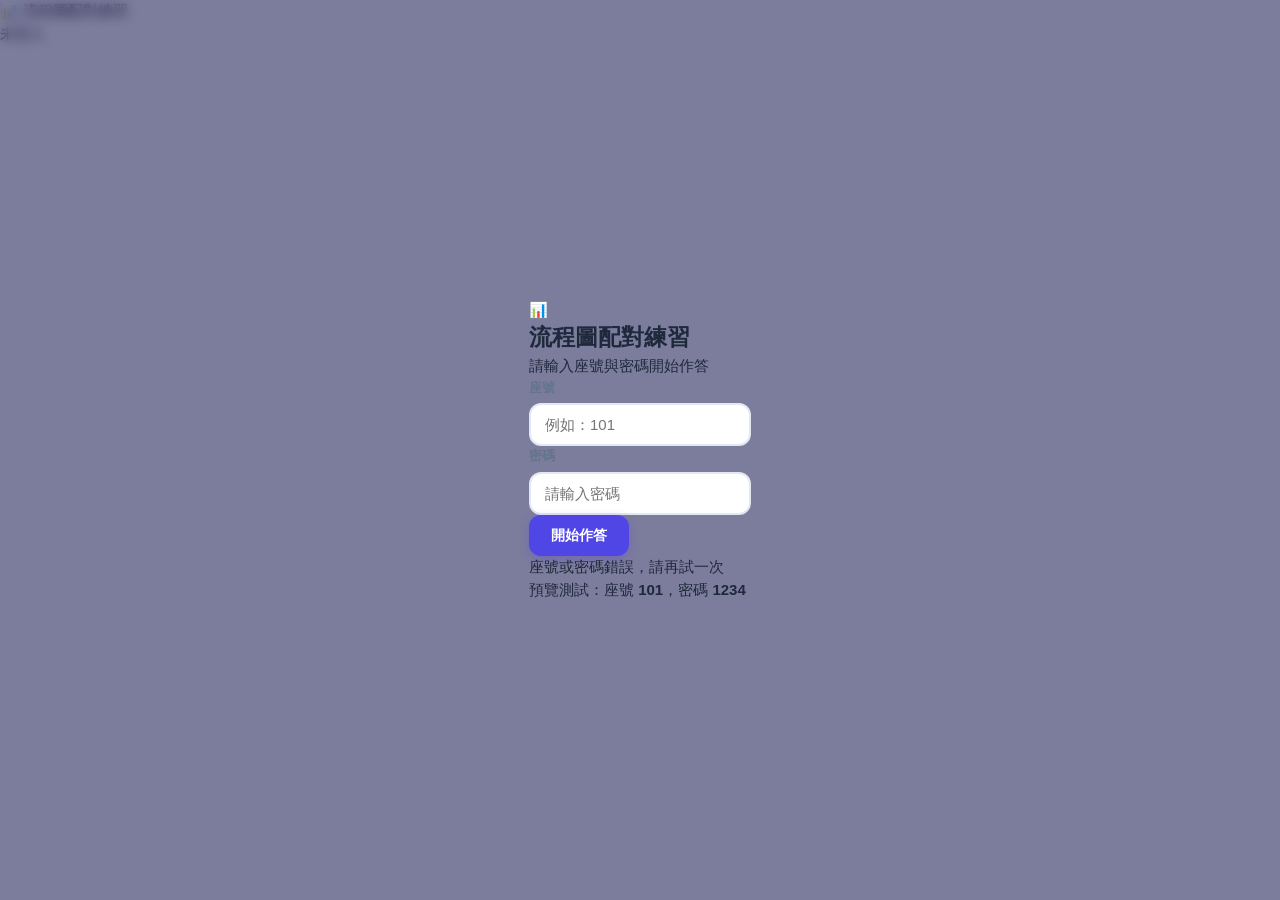
==== index.html @ f8ef1023 "Initial commit: flowchart quiz website" ====
<!DOCTYPE html>
<html lang="zh-TW">
<head>
  <meta charset="UTF-8" />
  <meta name="viewport" content="width=device-width, initial-scale=1.0" />
  <title>流程圖配對練習</title>
  <link rel="stylesheet" href="css/style.css" />
</head>
<body>

<!-- ── 登入遮罩 ── -->
<div id="loginOverlay" class="overlay">
  <div class="modal">
    <div class="modal-icon">📊</div>
    <h2 class="modal-title">流程圖配對練習</h2>
    <p class="modal-desc">請輸入座號與密碼開始作答</p>
    <div class="form-group">
      <label class="form-label">座號</label>
      <input type="text" id="loginId" class="form-input" placeholder="例如：101" />
    </div>
    <div class="form-group">
      <label class="form-label">密碼</label>
      <input type="password" id="loginPw" class="form-input" placeholder="請輸入密碼" />
    </div>
    <button class="btn btn-primary w-full" onclick="doLogin()" id="btnLogin">開始作答</button>
    <div class="form-error" id="loginError">座號或密碼錯誤，請再試一次</div>
    <p class="text-sm text-gray mt-4">預覽測試：座號 <strong>101</strong>，密碼 <strong>1234</strong></p>
  </div>
</div>

<!-- ── 頂部列 ── -->
<div class="topbar">
  <div class="topbar-brand">
    <span class="icon">📊</span>
    流程圖配對練習
  </div>
  <div class="topbar-right">
    <span class="badge badge-indigo" id="studentBadge">未登入</span>
  </div>
</div>

<!-- ── 主畫面 ── -->
<div id="mainLayout" class="hidden" style="height:calc(100vh - 56px); display:flex; overflow:hidden;">

  <!-- 左側欄 -->
  <div id="sidebar" style="width:240px;min-width:240px;background:white;border-right:1px solid #e5e7eb;overflow-y:auto;padding:16px;display:flex;flex-direction:column;">
    <div style="font-size:.75rem;font-weight:700;color:#9ca3af;text-transform:uppercase;letter-spacing:.08em;padding-bottom:8px;border-bottom:2px solid #f3f4f6;">
      圖形選項
    </div>
    <p style="font-size:.78rem;color:#b0b7c3;text-align:center;margin:10px 0;">⬆ 拖曳到右側流程圖</p>
    <div id="optionList" style="display:flex;flex-direction:column;gap:8px;"></div>
  </div>

  <!-- 右側流程圖區 -->
  <div id="flowArea" style="flex:1;overflow:auto;display:flex;flex-direction:column;align-items:center;padding:28px 20px;">
    <div id="questionTitle" style="font-size:1.2rem;font-weight:700;color:#1e1b4b;margin-bottom:20px;text-align:center;"></div>

    <div id="flowStart" class="flow-start-end hidden">START</div>

    <!-- 流程圖容器 (absolute positioning + SVG) -->
    <div id="flowWrapper" style="position:relative;margin:0 auto;"></div>

    <div id="flowEnd" class="flow-start-end hidden" style="margin-top:0;">END</div>

    <!-- 操作按鈕區 -->
    <div style="margin-top:24px;display:flex;flex-direction:column;align-items:center;gap:12px;">
      <div class="score-banner hidden" id="scoreBanner">
        <div class="score-num" id="scoreNum"></div>
        <div class="score-label">答對 / 總題數</div>
      </div>
      <div class="wrong-hints hidden" id="wrongHints"></div>
      <button class="btn btn-primary" id="btnConfirm" onclick="confirmAnswer()" disabled>
        ✅ 確認答案
      </button>
      <button class="btn btn-success hidden" id="btnSubmit" onclick="submitScore()">
        📤 提交成績
      </button>
      <div class="success-msg hidden" id="successMsg">🎉 成績已送出！感謝作答</div>
    </div>
  </div>
</div>

<!-- Toast -->
<div class="toast" id="toast"></div>

<script src="js/student.js"></script>
</body>
</html>
---- css/style.css ----
/* ══════════════════════════════════════════════════════════════
   流程圖配對練習 — Student UI Stylesheet
   ══════════════════════════════════════════════════════════════ */

/* ── Reset & Base ─────────────────────────────────────────── */
*, *::before, *::after { box-sizing: border-box; margin: 0; padding: 0; }

:root {
  --clr-bg:          #f0f4ff;
  --clr-surface:     #ffffff;
  --clr-primary:     #4f46e5;
  --clr-primary-h:   #4338ca;
  --clr-secondary:   #7c3aed;
  --clr-accent:      #06b6d4;
  --clr-success:     #16a34a;
  --clr-danger:      #dc2626;
  --clr-warn:        #d97706;
  --clr-text:        #1e293b;
  --clr-text-soft:   #64748b;
  --clr-border:      #e2e8f0;
  --clr-sidebar-bg:  #f8f7ff;

  --radius-sm:  6px;
  --radius-md:  12px;
  --radius-lg:  20px;
  --radius-xl:  28px;

  --shadow-sm:  0 1px 3px rgba(0,0,0,.08);
  --shadow-md:  0 4px 16px rgba(0,0,0,.10);
  --shadow-lg:  0 8px 32px rgba(0,0,0,.14);

  --topbar-h:   60px;
  --sidebar-w:  260px;
}

html, body {
  height: 100%;
  font-family: 'Microsoft JhengHei', 'PingFang TC', 'Noto Sans TC', sans-serif;
  background: var(--clr-bg);
  color: var(--clr-text);
  font-size: 15px;
  line-height: 1.5;
}

.hidden { display: none !important; }

/* ── Overlay (Login / Success) ────────────────────────────── */
.overlay {
  position: fixed; inset: 0;
  background: rgba(30, 27, 75, .55);
  backdrop-filter: blur(6px);
  display: flex;
  align-items: center;
  justify-content: center;
  z-index: 1000;
}

/* ── Login Card ────────────────────────────────────────────── */
.login-card {
  background: var(--clr-surface);
  border-radius: var(--radius-xl);
  padding: 40px 36px 36px;
  width: min(420px, 92vw);
  box-shadow: var(--shadow-lg);
  display: flex;
  flex-direction: column;
  gap: 16px;
  animation: slideUp .35s ease;
}

.login-logo {
  font-size: 3rem;
  text-align: center;
  line-height: 1;
}

.login-title {
  text-align: center;
  font-size: 1.45rem;
  font-weight: 700;
  color: var(--clr-primary);
}

.login-subtitle {
  text-align: center;
  color: var(--clr-text-soft);
  font-size: .9rem;
  margin-top: -8px;
}

.form-group {
  display: flex;
  flex-direction: column;
  gap: 6px;
}

.form-group label {
  font-weight: 600;
  font-size: .88rem;
  color: var(--clr-text-soft);
  letter-spacing: .03em;
}

.form-group input {
  border: 2px solid var(--clr-border);
  border-radius: var(--radius-md);
  padding: 11px 14px;
  font-size: 1rem;
  font-family: inherit;
  transition: border-color .2s, box-shadow .2s;
  outline: none;
  color: var(--clr-text);
}

.form-group input:focus {
  border-color: var(--clr-primary);
  box-shadow: 0 0 0 3px rgba(79,70,229,.15);
}

.login-error {
  background: #fef2f2;
  border: 1px solid #fecaca;
  border-radius: var(--radius-sm);
  color: var(--clr-danger);
  font-size: .88rem;
  padding: 10px 14px;
  text-align: center;
}

/* ── Buttons ───────────────────────────────────────────────── */
.btn {
  display: inline-flex;
  align-items: center;
  justify-content: center;
  gap: 7px;
  border: none;
  border-radius: var(--radius-md);
  padding: 11px 22px;
  font-size: .95rem;
  font-family: inherit;
  font-weight: 600;
  cursor: pointer;
  transition: background .18s, transform .12s, box-shadow .18s, opacity .18s;
  white-space: nowrap;
}

.btn:active { transform: scale(.97); }
.btn:disabled { opacity: .45; cursor: not-allowed; transform: none; }

.btn-primary {
  background: var(--clr-primary);
  color: #fff;
  box-shadow: 0 3px 10px rgba(79,70,229,.35);
}
.btn-primary:hover:not(:disabled) {
  background: var(--clr-primary-h);
  box-shadow: 0 5px 16px rgba(79,70,229,.4);
}

.btn-full { width: 100%; }

.btn-confirm {
  background: linear-gradient(135deg, #16a34a, #15803d);
  color: #fff;
  box-shadow: 0 3px 10px rgba(22,163,74,.35);
}
.btn-confirm:hover:not(:disabled) {
  background: linear-gradient(135deg, #15803d, #166534);
}

.btn-submit {
  background: linear-gradient(135deg, var(--clr-primary), var(--clr-secondary));
  color: #fff;
  box-shadow: 0 3px 10px rgba(79,70,229,.35);
}
.btn-submit:hover:not(:disabled) { opacity: .9; }

.btn-reset {
  background: #f1f5f9;
  color: var(--clr-text-soft);
  border: 1.5px solid var(--clr-border);
}
.btn-reset:hover { background: #e2e8f0; }

/* ── Spinner ───────────────────────────────────────────────── */
.spinner {
  width: 18px; height: 18px;
  border: 2.5px solid rgba(255,255,255,.35);
  border-top-color: #fff;
  border-radius: 50%;
  animation: spin .7s linear infinite;
  display: inline-block;
}

.big-spinner {
  width: 48px; height: 48px;
  border: 4px solid var(--clr-border);
  border-top-color: var(--clr-primary);
  border-radius: 50%;
  animation: spin .8s linear infinite;
  margin: 0 auto 16px;
}

@keyframes spin { to { transform: rotate(360deg); } }

@keyframes slideUp {
  from { opacity: 0; transform: translateY(24px); }
  to   { opacity: 1; transform: translateY(0); }
}

@keyframes popIn {
  from { opacity: 0; transform: scale(.85); }
  to   { opacity: 1; transform: scale(1); }
}

/* ── Top Bar ───────────────────────────────────────────────── */
#topBar {
  position: fixed;
  top: 0; left: 0; right: 0;
  height: var(--topbar-h);
  background: linear-gradient(135deg, var(--clr-primary), var(--clr-secondary));
  display: flex;
  align-items: center;
  justify-content: space-between;
  padding: 0 24px;
  z-index: 100;
  box-shadow: 0 2px 12px rgba(79,70,229,.3);
}

.topbar-left {
  display: flex;
  align-items: center;
  gap: 10px;
  overflow: hidden;
}

.topbar-icon { font-size: 1.4rem; }

.topbar-title {
  font-size: 1.1rem;
  font-weight: 700;
  color: #fff;
  letter-spacing: .02em;
  white-space: nowrap;
}

.question-badge {
  background: rgba(255,255,255,.22);
  color: #fff;
  border-radius: 20px;
  padding: 3px 12px;
  font-size: .8rem;
  font-weight: 600;
  white-space: nowrap;
}

.user-badge {
  display: flex;
  align-items: center;
  gap: 7px;
  background: rgba(255,255,255,.18);
  color: #fff;
  border-radius: 20px;
  padding: 5px 14px;
  font-size: .88rem;
  font-weight: 600;
  white-space: nowrap;
}

.user-avatar { font-size: 1rem; }

/* ── App Shell Layout ──────────────────────────────────────── */
#appShell {
  display: flex;
  flex-direction: column;
  height: 100vh;
}

#mainBody {
  display: flex;
  margin-top: var(--topbar-h);
  height: calc(100vh - var(--topbar-h));
  overflow: hidden;
}

/* ── Sidebar ────────────────────────────────────────────────── */
#sidebar {
  width: var(--sidebar-w);
  flex-shrink: 0;
  background: var(--clr-sidebar-bg);
  border-right: 2px solid var(--clr-border);
  display: flex;
  flex-direction: column;
  overflow: hidden;
  padding: 16px 14px;
  gap: 12px;
}

.sidebar-header h2 {
  font-size: 1rem;
  font-weight: 700;
  color: var(--clr-primary);
}

.sidebar-hint {
  font-size: .78rem;
  color: var(--clr-text-soft);
  margin-top: 2px;
}

#cardPool {
  flex: 1;
  overflow-y: auto;
  display: flex;
  flex-direction: column;
  gap: 10px;
  padding-right: 2px;
}

#cardPool::-webkit-scrollbar { width: 5px; }
#cardPool::-webkit-scrollbar-thumb { background: var(--clr-border); border-radius: 4px; }

/* ── Draggable Cards ────────────────────────────────────────── */
.drag-card {
  position: relative;
  display: flex;
  align-items: center;
  justify-content: center;
  text-align: center;
  padding: 10px 12px;
  font-size: .88rem;
  font-weight: 600;
  cursor: grab;
  user-select: none;
  transition: opacity .2s, box-shadow .2s, transform .15s;
  min-height: 52px;
  word-break: break-all;
}

.drag-card:hover { transform: translateY(-2px); box-shadow: var(--shadow-md); }
.drag-card:active { cursor: grabbing; }

.drag-card.used {
  opacity: .3;
  pointer-events: none;
}

/* Rect card */
.drag-card.type-rect {
  background: linear-gradient(135deg, #dbeafe, #bfdbfe);
  border: 2.5px solid #3b82f6;
  border-radius: var(--radius-md);
  color: #1d4ed8;
}

/* Diamond card — visual diamond shape */
.drag-card.type-diamond {
  background: transparent;
  border: none;
  padding: 6px 4px;
  min-height: 78px;
}

.drag-card.type-diamond .diamond-inner {
  position: relative;
  width: 100%;
  min-height: 66px;
  display: flex;
  align-items: center;
  justify-content: center;
}

.drag-card.type-diamond .diamond-inner::before {
  content: '';
  position: absolute;
  width: 80%;
  padding-bottom: 50%;
  background: linear-gradient(135deg, #fef9c3, #fde68a);
  border: 2.5px solid #f59e0b;
  border-radius: 4px;
  transform: rotate(45deg);
  z-index: 0;
  top: 50%;
  left: 50%;
  transform: translate(-50%, -50%) rotate(45deg);
}

.drag-card.type-diamond .diamond-inner span {
  position: relative;
  z-index: 1;
  font-size: .82rem;
  font-weight: 700;
  color: #92400e;
  text-align: center;
  padding: 0 8px;
  line-height: 1.3;
}

/* ── Legend ─────────────────────────────────────────────────── */
.legend {
  display: flex;
  flex-direction: column;
  gap: 8px;
  padding-top: 8px;
  border-top: 1.5px dashed var(--clr-border);
}

.legend-item {
  display: flex;
  align-items: center;
  gap: 10px;
  font-size: .78rem;
  color: var(--clr-text-soft);
}

.legend-shape {
  flex-shrink: 0;
  width: 28px; height: 18px;
}

.legend-rect {
  background: #dbeafe;
  border: 2px solid #3b82f6;
  border-radius: 5px;
}

.legend-diamond {
  width: 18px; height: 18px;
  background: #fde68a;
  border: 2px solid #f59e0b;
  transform: rotate(45deg);
  border-radius: 2px;
  flex-shrink: 0;
}

/* ── Flowchart Area ─────────────────────────────────────────── */
#flowchartArea {
  flex: 1;
  display: flex;
  flex-direction: column;
  overflow: hidden;
}

#flowchartCanvas {
  flex: 1;
  overflow: auto;
  padding: 24px 32px;
  display: flex;
  flex-direction: column;
  align-items: center;
}

#flowchartGrid {
  display: grid;
  gap: 0;
  min-width: 320px;
}

/* ── Center Messages (loading / error) ──────────────────────── */
.center-message {
  flex: 1;
  display: flex;
  flex-direction: column;
  align-items: center;
  justify-content: center;
  gap: 12px;
  color: var(--clr-text-soft);
  font-size: 1rem;
  padding: 40px;
}

.error-icon { font-size: 2.5rem; }

/* ── Grid Cells ─────────────────────────────────────────────── */
.grid-cell {
  display: flex;
  align-items: center;
  justify-content: center;
  min-width: 140px;
  min-height: 64px;
  padding: 6px;
}

/* Fixed nodes (start / end terminals) */
.node-fixed {
  background: linear-gradient(135deg, #f0fdf4, #dcfce7);
  border: 2.5px solid #16a34a;
  border-radius: 999px;
  padding: 10px 24px;
  font-size: .88rem;
  font-weight: 700;
  color: #166534;
  white-space: nowrap;
}

/* ── Drop Zones ─────────────────────────────────────────────── */
.drop-zone {
  position: relative;
  display: flex;
  align-items: center;
  justify-content: center;
  min-width: 130px;
  min-height: 58px;
  transition: background .18s, border-color .18s;
}

.drop-zone .zone-placeholder {
  font-size: .75rem;
  color: #94a3b8;
  pointer-events: none;
  font-style: italic;
  text-align: center;
}

/* Rect drop zone */
.drop-zone.zone-rect {
  background: #f8fafc;
  border: 2.5px dashed #93c5fd;
  border-radius: var(--radius-md);
  width: 100%;
}

.drop-zone.zone-rect.drag-over {
  background: #dbeafe;
  border-color: #3b82f6;
  border-style: solid;
}

/* Diamond drop zone */
.drop-zone.zone-diamond {
  background: transparent;
  border: none;
  min-width: 140px;
  min-height: 80px;
}

.drop-zone.zone-diamond .diamond-zone-bg {
  position: absolute;
  inset: 0;
  display: flex;
  align-items: center;
  justify-content: center;
}

.drop-zone.zone-diamond .diamond-zone-bg::before {
  content: '';
  position: absolute;
  width: 90px;
  height: 52px;
  background: #fffbeb;
  border: 2.5px dashed #fbbf24;
  border-radius: 4px;
  transform: rotate(45deg);
}

.drop-zone.zone-diamond.drag-over .diamond-zone-bg::before {
  background: #fef3c7;
  border-color: #f59e0b;
  border-style: solid;
}

/* Zone placeholder text sits above the diamond bg */
.drop-zone.zone-diamond .zone-placeholder {
  position: relative;
  z-index: 1;
}

/* ── Filled Zone Content ────────────────────────────────────── */
.zone-filled-card {
  position: relative;
  display: flex;
  align-items: center;
  justify-content: center;
  width: 100%;
  height: 100%;
  min-height: 52px;
  text-align: center;
  font-size: .85rem;
  font-weight: 600;
  word-break: break-all;
  padding: 8px 24px 8px 10px;
}

/* Rect zone filled */
.drop-zone.zone-rect .zone-filled-card {
  background: linear-gradient(135deg, #dbeafe, #bfdbfe);
  border: 2.5px solid #3b82f6;
  border-radius: var(--radius-md);
  color: #1d4ed8;
}

/* Diamond zone filled — text over the diamond shape */
.drop-zone.zone-diamond .zone-filled-card {
  z-index: 1;
  background: transparent;
  color: #92400e;
  font-weight: 700;
  min-height: 80px;
}

.drop-zone.zone-diamond.filled .diamond-zone-bg::before {
  background: linear-gradient(135deg, #fef9c3, #fde68a);
  border-color: #f59e0b;
  border-style: solid;
}

/* Remove button (×) */
.zone-remove-btn {
  position: absolute;
  top: -8px; right: -8px;
  width: 20px; height: 20px;
  border-radius: 50%;
  background: var(--clr-danger);
  color: #fff;
  border: none;
  font-size: .72rem;
  line-height: 1;
  cursor: pointer;
  display: flex;
  align-items: center;
  justify-content: center;
  z-index: 10;
  box-shadow: var(--shadow-sm);
  transition: transform .15s;
}
.zone-remove-btn:hover { transform: scale(1.15); }

/* ── Result Highlighting ────────────────────────────────────── */
.drop-zone.result-correct.zone-rect {
  background: #f0fdf4;
  border-color: #16a34a;
  border-style: solid;
}
.drop-zone.result-correct.zone-rect .zone-filled-card {
  background: linear-gradient(135deg, #bbf7d0, #86efac);
  border-color: #16a34a;
  color: #14532d;
}
.drop-zone.result-correct.zone-diamond .diamond-zone-bg::before {
  background: #bbf7d0;
  border-color: #16a34a;
  border-style: solid;
}
.drop-zone.result-correct.zone-diamond .zone-filled-card {
  color: #14532d;
}

.drop-zone.result-wrong.zone-rect {
  background: #fef2f2;
  border-color: var(--clr-danger);
  border-style: solid;
}
.drop-zone.result-wrong.zone-rect .zone-filled-card {
  background: linear-gradient(135deg, #fee2e2, #fecaca);
  border-color: var(--clr-danger);
  color: #7f1d1d;
}
.drop-zone.result-wrong.zone-diamond .diamond-zone-bg::before {
  background: #fee2e2;
  border-color: var(--clr-danger);
  border-style: solid;
}
.drop-zone.result-wrong.zone-diamond .zone-filled-card {
  color: #7f1d1d;
}

/* Result badge (✅ / ❌) on each zone */
.result-badge {
  position: absolute;
  top: -10px; left: 50%;
  transform: translateX(-50%);
  font-size: .72rem;
  padding: 1px 8px;
  border-radius: 10px;
  font-weight: 700;
  z-index: 20;
  white-space: nowrap;
  pointer-events: none;
}
.result-badge.badge-correct { background: #16a34a; color: #fff; }
.result-badge.badge-wrong   { background: var(--clr-danger); color: #fff; }

/* Confirmed state: disable further interaction */
.drop-zone.confirmed {
  pointer-events: none;
}

/* ── Arrow Elements ─────────────────────────────────────────── */
.grid-cell.arrow-cell {
  min-height: 40px;
  min-width: 50px;
  padding: 0;
  position: relative;
  align-items: stretch;
}

.arrow-down {
  display: flex;
  flex-direction: column;
  align-items: center;
  justify-content: flex-start;
  width: 100%;
  height: 100%;
  min-height: 40px;
  position: relative;
}

.arrow-down .arrow-line {
  width: 2px;
  flex: 1;
  background: #94a3b8;
  min-height: 14px;
}

.arrow-down .arrow-head {
  width: 0; height: 0;
  border-left: 7px solid transparent;
  border-right: 7px solid transparent;
  border-top: 10px solid #94a3b8;
}

.arrow-label {
  position: absolute;
  left: calc(100% + 4px);
  top: 50%;
  transform: translateY(-50%);
  font-size: .7rem;
  font-weight: 700;
  color: var(--clr-warn);
  background: #fffbeb;
  border: 1px solid #fde68a;
  border-radius: 4px;
  padding: 1px 6px;
  white-space: nowrap;
  z-index: 5;
}

/* Horizontal connector (for branches) */
.arrow-h-left,
.arrow-h-right {
  width: 100%;
  height: 2px;
  background: #94a3b8;
  align-self: flex-start;
  margin-top: 30px; /* align to node center */
}

/* ── Action Bar ─────────────────────────────────────────────── */
.action-bar {
  flex-shrink: 0;
  background: var(--clr-surface);
  border-top: 2px solid var(--clr-border);
  padding: 14px 24px;
  display: flex;
  flex-direction: column;
  gap: 10px;
}

.action-buttons {
  display: flex;
  flex-wrap: wrap;
  gap: 10px;
  align-items: center;
}

/* ── Score Panel ────────────────────────────────────────────── */
.score-panel {
  display: flex;
  align-items: center;
  gap: 12px;
  background: linear-gradient(135deg, #f0fdf4, #dcfce7);
  border: 2px solid #86efac;
  border-radius: var(--radius-md);
  padding: 12px 20px;
  font-size: 1.05rem;
  font-weight: 700;
  color: #15803d;
  animation: popIn .3s ease;
}

.score-panel.panel-fail {
  background: linear-gradient(135deg, #fef2f2, #fee2e2);
  border-color: #fca5a5;
  color: #dc2626;
}

#scoreIcon { font-size: 1.5rem; }

/* ── Hint Panel ─────────────────────────────────────────────── */
.hint-panel {
  background: #fffbeb;
  border: 1.5px solid #fde68a;
  border-radius: var(--radius-md);
  padding: 10px 16px;
  font-size: .85rem;
  color: #92400e;
  animation: popIn .3s ease;
}

.hint-panel h4 {
  font-size: .88rem;
  font-weight: 700;
  margin-bottom: 6px;
  color: #78350f;
}

.hint-panel ul {
  list-style: none;
  display: flex;
  flex-direction: column;
  gap: 4px;
  padding-left: 4px;
}

.hint-panel li::before { content: '❌ '; }

/* ── Success Modal ──────────────────────────────────────────── */
.success-card {
  background: var(--clr-surface);
  border-radius: var(--radius-xl);
  padding: 44px 40px;
  width: min(380px, 90vw);
  text-align: center;
  box-shadow: var(--shadow-lg);
  display: flex;
  flex-direction: column;
  align-items: center;
  gap: 14px;
  animation: popIn .35s ease;
}

.success-icon { font-size: 3.5rem; }

.success-card h2 {
  font-size: 1.4rem;
  color: var(--clr-success);
}

.success-card p {
  color: var(--clr-text-soft);
  font-size: .92rem;
}

/* ── Scrollbar ──────────────────────────────────────────────── */
::-webkit-scrollbar { width: 6px; height: 6px; }
::-webkit-scrollbar-track { background: transparent; }
::-webkit-scrollbar-thumb { background: #cbd5e1; border-radius: 3px; }

/* ── Responsive ─────────────────────────────────────────────── */
@media (max-width: 700px) {
  :root { --sidebar-w: 190px; }
  .topbar-title { font-size: .88rem; }
  #flowchartCanvas { padding: 14px; }
  .action-bar { padding: 10px 14px; }
}
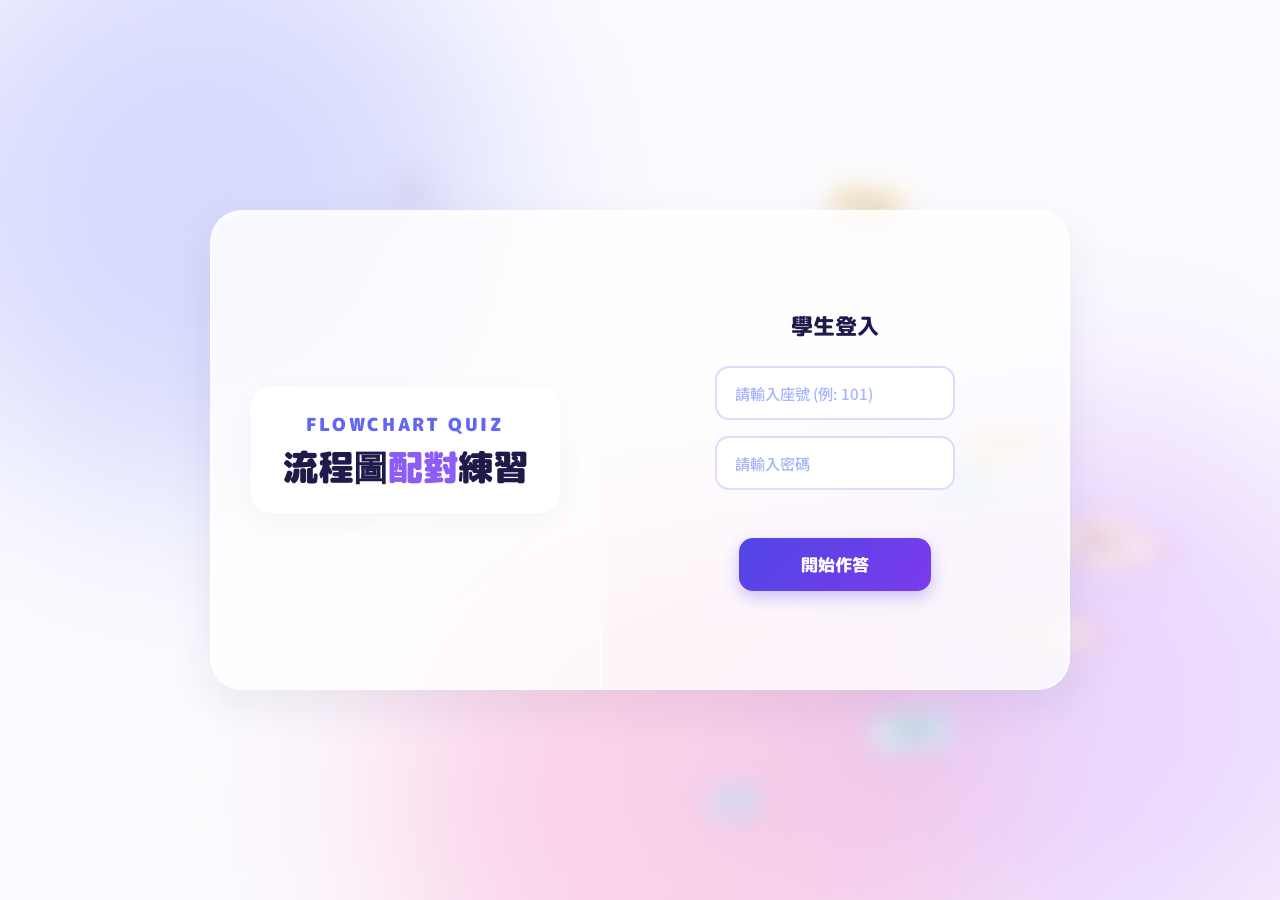
==== commit fcc49151: "Update layout, timer, class filters, 90-degree flowchart arrows" ====
--- a/index.html
+++ b/index.html
@@ -2,87 +2,113 @@
 <html lang="zh-TW">
 <head>
   <meta charset="UTF-8" />
-  <meta name="viewport" content="width=device-width, initial-scale=1.0" />
+  <meta name="viewport" content="width=device-width, initial-scale=1.0"/>
   <title>流程圖配對練習</title>
   <link rel="stylesheet" href="css/style.css" />
 </head>
 <body>
 
-<!-- ── 登入遮罩 ── -->
-<div id="loginOverlay" class="overlay">
-  <div class="modal">
-    <div class="modal-icon">📊</div>
-    <h2 class="modal-title">流程圖配對練習</h2>
-    <p class="modal-desc">請輸入座號與密碼開始作答</p>
-    <div class="form-group">
-      <label class="form-label">座號</label>
-      <input type="text" id="loginId" class="form-input" placeholder="例如：101" />
+  <!-- =========================================
+       1. LOGIN SCREEN
+  ========================================== -->
+  <div id="viewLogin">
+    <div class="lp-bg" id="lpBg"></div>
+    <div class="lp-blur"></div>
+    <div class="lp-card">
+      <div class="lp-left" id="lpLeft">
+        <div class="lp-txt">
+          <div class="lp-title-en">Flowchart Quiz</div>
+          <div class="lp-title-zh">流程圖<span>配對</span>練習</div>
+        </div>
+      </div>
+      <div class="lp-right">
+        <div class="lp-form-title">學生登入</div>
+        <div class="lp-form">
+          <input type="text" id="loginId" class="lp-input" placeholder="請輸入座號 (例: 101)" autocomplete="off" />
+          <input type="password" id="loginPw" class="lp-input" placeholder="請輸入密碼" />
+          <div class="lp-error" id="loginError"></div>
+          <button class="lp-btn" id="btnLogin" onclick="doLogin()">開始作答</button>
+        </div>
+      </div>
     </div>
-    <div class="form-group">
-      <label class="form-label">密碼</label>
-      <input type="password" id="loginPw" class="form-input" placeholder="請輸入密碼" />
-    </div>
-    <button class="btn btn-primary w-full" onclick="doLogin()" id="btnLogin">開始作答</button>
-    <div class="form-error" id="loginError">座號或密碼錯誤，請再試一次</div>
-    <p class="text-sm text-gray mt-4">預覽測試：座號 <strong>101</strong>，密碼 <strong>1234</strong></p>
-  </div>
-</div>
-
-<!-- ── 頂部列 ── -->
-<div class="topbar">
-  <div class="topbar-brand">
-    <span class="icon">📊</span>
-    流程圖配對練習
-  </div>
-  <div class="topbar-right">
-    <span class="badge badge-indigo" id="studentBadge">未登入</span>
-  </div>
-</div>
-
-<!-- ── 主畫面 ── -->
-<div id="mainLayout" class="hidden" style="height:calc(100vh - 56px); display:flex; overflow:hidden;">
-
-  <!-- 左側欄 -->
-  <div id="sidebar" style="width:240px;min-width:240px;background:white;border-right:1px solid #e5e7eb;overflow-y:auto;padding:16px;display:flex;flex-direction:column;">
-    <div style="font-size:.75rem;font-weight:700;color:#9ca3af;text-transform:uppercase;letter-spacing:.08em;padding-bottom:8px;border-bottom:2px solid #f3f4f6;">
-      圖形選項
-    </div>
-    <p style="font-size:.78rem;color:#b0b7c3;text-align:center;margin:10px 0;">⬆ 拖曳到右側流程圖</p>
-    <div id="optionList" style="display:flex;flex-direction:column;gap:8px;"></div>
   </div>
 
-  <!-- 右側流程圖區 -->
-  <div id="flowArea" style="flex:1;overflow:auto;display:flex;flex-direction:column;align-items:center;padding:28px 20px;">
-    <div id="questionTitle" style="font-size:1.2rem;font-weight:700;color:#1e1b4b;margin-bottom:20px;text-align:center;"></div>
+  <!-- =========================================
+       2. APP SCREEN
+  ========================================== -->
+  <div id="viewQuiz">
+    <!-- Top bar -->
+    <div class="tb">
+      <div class="tb-brand">📊 流程圖配對練習</div>
+      <div class="tb-sep"></div>
+      <div class="tb-qid" id="tbQid">📋 載入中...</div>
+      <!-- Timer -->
+      <div class="tb-timer" id="tbTimer">⏱ 05:00</div>
+      <!-- Score -->
+      <div class="tb-score">✅ <span id="tbScoreNum">0</span> / <span id="tbScoreTotal">0</span></div>
+      <div class="tb-sep"></div>
+      
+      <button class="btn btn-ok" id="btnConfirm" onclick="confirmAnswer()" disabled>確認答案</button>
+      <button class="btn btn-sub" id="btnSubmit" onclick="submitScore()">📤 提交成績</button>
+      
+      <div class="tb-user" id="tbUser">尚未登入</div>
+    </div>
 
-    <div id="flowStart" class="flow-start-end hidden">START</div>
+    <!-- Body Layout -->
+    <div class="body">
+      
+      <!-- ① 題目欄 -->
+      <div class="col-q">
+        <div class="zh"><div class="zh-dot"></div>題目說明</div>
+        <div class="q-body">
+          <div class="q-title" id="qTitle">載入中...</div>
+          <div class="q-desc" id="qDesc"></div>
+          <div class="q-task-hd">提示：</div>
+          <div class="q-hint" style="margin-top:0;">⬅ 從右側積木欄拖曳到中間作答區</div>
+        </div>
+      </div>
 
-    <!-- 流程圖容器 (absolute positioning + SVG) -->
-    <div id="flowWrapper" style="position:relative;margin:0 auto;"></div>
+      <!-- ② 積木欄 -->
+      <div class="col-b">
+        <div class="zh"><div class="zh-dot"></div>積木</div>
+        <div class="blk-list" id="blockList">
+          <!-- Populated by JS -->
+        </div>
+      </div>
 
-    <div id="flowEnd" class="flow-start-end hidden" style="margin-top:0;">END</div>
+      <!-- ③ 作答區 -->
+      <div class="col-ans">
+        <div class="zh" style="background:#eae6f8;justify-content:space-between;">
+          <div style="display:flex;align-items:center;gap:4px;"><div class="zh-dot"></div>作答區</div>
+          <span style="font-size:0.62rem;color:#7c3aed;font-weight:700;letter-spacing:0;">拖曳左側積木至正確格子</span>
+        </div>
+        <div class="flow-area">
+          <div class="flow-col" id="flowCol">
+            <!-- Populated by JS -->
+          </div>
+        </div>
+      </div>
 
-    <!-- 操作按鈕區 -->
-    <div style="margin-top:24px;display:flex;flex-direction:column;align-items:center;gap:12px;">
-      <div class="score-banner hidden" id="scoreBanner">
-        <div class="score-num" id="scoreNum"></div>
-        <div class="score-label">答對 / 總題數</div>
-      </div>
-      <div class="wrong-hints hidden" id="wrongHints"></div>
-      <button class="btn btn-primary" id="btnConfirm" onclick="confirmAnswer()" disabled>
-        ✅ 確認答案
-      </button>
-      <button class="btn btn-success hidden" id="btnSubmit" onclick="submitScore()">
-        📤 提交成績
-      </button>
-      <div class="success-msg hidden" id="successMsg">🎉 成績已送出！感謝作答</div>
     </div>
   </div>
-</div>
 
-<!-- Toast -->
-<div class="toast" id="toast"></div>
+  <!-- =========================================
+       3. SUBMIT SUCCESS MODAL
+  ========================================== -->
+  <div id="submitModal">
+    <div class="modal-box">
+      <div style="font-size:3.5rem;margin-bottom:10px;">🎉</div>
+      <div style="font-family:'M PLUS Rounded 1c',sans-serif;font-size:1.4rem;font-weight:900;color:#4f46e5;margin-bottom:8px;">成績已送出！</div>
+      <div style="font-size:0.9rem;color:#4b5563;margin-bottom:20px;" id="submitMsg">
+        太棒了，<span id="modName">王小明</span>！<br>
+        你這次花費了 <span style="font-weight:800;color:#059669;" id="modTime">02:15</span>，<br>
+        答對了 <span style="font-weight:800;color:#059669;" id="modScore">2/7</span> 題。
+      </div>
+      <button onclick="location.reload()" style="background:#f3f4f6;color:#374151;border:none;border-radius:12px;padding:10px 24px;font-size:0.85rem;font-weight:700;cursor:pointer;width:100%;">返回首頁</button>
+    </div>
+  </div>
 
-<script src="js/student.js"></script>
+  <!-- Load JS -->
+  <script src="js/student.js"></script>
 </body>
 </html>
--- a/css/style.css
+++ b/css/style.css
@@ -1,855 +1,231 @@
-/* ══════════════════════════════════════════════════════════════
-   流程圖配對練習 — Student UI Stylesheet
-   ══════════════════════════════════════════════════════════════ */
-
-/* ── Reset & Base ─────────────────────────────────────────── */
-*, *::before, *::after { box-sizing: border-box; margin: 0; padding: 0; }
-
-:root {
-  --clr-bg:          #f0f4ff;
-  --clr-surface:     #ffffff;
-  --clr-primary:     #4f46e5;
-  --clr-primary-h:   #4338ca;
-  --clr-secondary:   #7c3aed;
-  --clr-accent:      #06b6d4;
-  --clr-success:     #16a34a;
-  --clr-danger:      #dc2626;
-  --clr-warn:        #d97706;
-  --clr-text:        #1e293b;
-  --clr-text-soft:   #64748b;
-  --clr-border:      #e2e8f0;
-  --clr-sidebar-bg:  #f8f7ff;
-
-  --radius-sm:  6px;
-  --radius-md:  12px;
-  --radius-lg:  20px;
-  --radius-xl:  28px;
-
-  --shadow-sm:  0 1px 3px rgba(0,0,0,.08);
-  --shadow-md:  0 4px 16px rgba(0,0,0,.10);
-  --shadow-lg:  0 8px 32px rgba(0,0,0,.14);
-
-  --topbar-h:   60px;
-  --sidebar-w:  260px;
-}
-
-html, body {
-  height: 100%;
-  font-family: 'Microsoft JhengHei', 'PingFang TC', 'Noto Sans TC', sans-serif;
-  background: var(--clr-bg);
-  color: var(--clr-text);
-  font-size: 15px;
-  line-height: 1.5;
-}
-
-.hidden { display: none !important; }
-
-/* ── Overlay (Login / Success) ────────────────────────────── */
-.overlay {
-  position: fixed; inset: 0;
-  background: rgba(30, 27, 75, .55);
-  backdrop-filter: blur(6px);
-  display: flex;
-  align-items: center;
-  justify-content: center;
-  z-index: 1000;
-}
-
-/* ── Login Card ────────────────────────────────────────────── */
-.login-card {
-  background: var(--clr-surface);
-  border-radius: var(--radius-xl);
-  padding: 40px 36px 36px;
-  width: min(420px, 92vw);
-  box-shadow: var(--shadow-lg);
+@import url('https://fonts.googleapis.com/css2?family=M+PLUS+Rounded+1c:wght@700;800;900&family=Noto+Sans+TC:wght@400;700;900&display=swap');
+
+* { box-sizing: border-box; margin: 0; padding: 0; }
+html, body { height: 100%; overflow: hidden; }
+body {
+  font-family: 'Noto Sans TC', sans-serif;
+  background: #1e1b4b; /* Default bg, login handles its own */
   display: flex;
   flex-direction: column;
-  gap: 16px;
-  animation: slideUp .35s ease;
-}
-
-.login-logo {
-  font-size: 3rem;
-  text-align: center;
-  line-height: 1;
-}
-
-.login-title {
-  text-align: center;
-  font-size: 1.45rem;
-  font-weight: 700;
-  color: var(--clr-primary);
-}
-
-.login-subtitle {
-  text-align: center;
-  color: var(--clr-text-soft);
-  font-size: .9rem;
-  margin-top: -8px;
-}
-
-.form-group {
-  display: flex;
-  flex-direction: column;
-  gap: 6px;
-}
-
-.form-group label {
-  font-weight: 600;
-  font-size: .88rem;
-  color: var(--clr-text-soft);
-  letter-spacing: .03em;
-}
-
-.form-group input {
-  border: 2px solid var(--clr-border);
-  border-radius: var(--radius-md);
-  padding: 11px 14px;
-  font-size: 1rem;
-  font-family: inherit;
-  transition: border-color .2s, box-shadow .2s;
-  outline: none;
-  color: var(--clr-text);
-}
-
-.form-group input:focus {
-  border-color: var(--clr-primary);
-  box-shadow: 0 0 0 3px rgba(79,70,229,.15);
-}
-
-.login-error {
-  background: #fef2f2;
-  border: 1px solid #fecaca;
-  border-radius: var(--radius-sm);
-  color: var(--clr-danger);
-  font-size: .88rem;
-  padding: 10px 14px;
-  text-align: center;
-}
-
-/* ── Buttons ───────────────────────────────────────────────── */
-.btn {
-  display: inline-flex;
-  align-items: center;
-  justify-content: center;
-  gap: 7px;
-  border: none;
-  border-radius: var(--radius-md);
-  padding: 11px 22px;
-  font-size: .95rem;
-  font-family: inherit;
-  font-weight: 600;
-  cursor: pointer;
-  transition: background .18s, transform .12s, box-shadow .18s, opacity .18s;
-  white-space: nowrap;
-}
-
-.btn:active { transform: scale(.97); }
-.btn:disabled { opacity: .45; cursor: not-allowed; transform: none; }
-
-.btn-primary {
-  background: var(--clr-primary);
-  color: #fff;
-  box-shadow: 0 3px 10px rgba(79,70,229,.35);
-}
-.btn-primary:hover:not(:disabled) {
-  background: var(--clr-primary-h);
-  box-shadow: 0 5px 16px rgba(79,70,229,.4);
-}
-
-.btn-full { width: 100%; }
-
-.btn-confirm {
-  background: linear-gradient(135deg, #16a34a, #15803d);
-  color: #fff;
-  box-shadow: 0 3px 10px rgba(22,163,74,.35);
-}
-.btn-confirm:hover:not(:disabled) {
-  background: linear-gradient(135deg, #15803d, #166534);
-}
-
-.btn-submit {
-  background: linear-gradient(135deg, var(--clr-primary), var(--clr-secondary));
-  color: #fff;
-  box-shadow: 0 3px 10px rgba(79,70,229,.35);
-}
-.btn-submit:hover:not(:disabled) { opacity: .9; }
-
-.btn-reset {
-  background: #f1f5f9;
-  color: var(--clr-text-soft);
-  border: 1.5px solid var(--clr-border);
-}
-.btn-reset:hover { background: #e2e8f0; }
-
-/* ── Spinner ───────────────────────────────────────────────── */
-.spinner {
-  width: 18px; height: 18px;
-  border: 2.5px solid rgba(255,255,255,.35);
-  border-top-color: #fff;
-  border-radius: 50%;
-  animation: spin .7s linear infinite;
-  display: inline-block;
-}
-
-.big-spinner {
-  width: 48px; height: 48px;
-  border: 4px solid var(--clr-border);
-  border-top-color: var(--clr-primary);
-  border-radius: 50%;
-  animation: spin .8s linear infinite;
-  margin: 0 auto 16px;
-}
-
-@keyframes spin { to { transform: rotate(360deg); } }
-
-@keyframes slideUp {
-  from { opacity: 0; transform: translateY(24px); }
-  to   { opacity: 1; transform: translateY(0); }
-}
-
-@keyframes popIn {
-  from { opacity: 0; transform: scale(.85); }
-  to   { opacity: 1; transform: scale(1); }
-}
-
-/* ── Top Bar ───────────────────────────────────────────────── */
-#topBar {
-  position: fixed;
-  top: 0; left: 0; right: 0;
-  height: var(--topbar-h);
-  background: linear-gradient(135deg, var(--clr-primary), var(--clr-secondary));
-  display: flex;
-  align-items: center;
-  justify-content: space-between;
-  padding: 0 24px;
-  z-index: 100;
-  box-shadow: 0 2px 12px rgba(79,70,229,.3);
-}
-
-.topbar-left {
-  display: flex;
-  align-items: center;
-  gap: 10px;
-  overflow: hidden;
-}
-
-.topbar-icon { font-size: 1.4rem; }
-
-.topbar-title {
-  font-size: 1.1rem;
-  font-weight: 700;
-  color: #fff;
-  letter-spacing: .02em;
-  white-space: nowrap;
-}
-
-.question-badge {
-  background: rgba(255,255,255,.22);
-  color: #fff;
-  border-radius: 20px;
-  padding: 3px 12px;
-  font-size: .8rem;
-  font-weight: 600;
-  white-space: nowrap;
-}
-
-.user-badge {
-  display: flex;
-  align-items: center;
-  gap: 7px;
-  background: rgba(255,255,255,.18);
-  color: #fff;
-  border-radius: 20px;
-  padding: 5px 14px;
-  font-size: .88rem;
-  font-weight: 600;
-  white-space: nowrap;
-}
-
-.user-avatar { font-size: 1rem; }
-
-/* ── App Shell Layout ──────────────────────────────────────── */
-#appShell {
-  display: flex;
+}
+
+/* =========================================
+   1. LOGIN SCREEN
+========================================= */
+#viewLogin {
+  position: absolute; inset: 0;
+  display: flex; align-items: center; justify-content: center;
+  z-index: 999;
+  background: #fff;
+}
+.lp-bg { position: absolute; inset: 0; background: #faf9ff; overflow: hidden; }
+.lp-shape { position: absolute; filter: drop-shadow(0 12px 24px rgba(0,0,0,0.06)); transform-origin: center center; }
+.lp-arrow { position: absolute; display: flex; align-items: center; justify-content: center; filter: drop-shadow(0 4px 8px rgba(0,0,0,0.05)); }
+.lp-arrow-svg { opacity: 0.7; }
+.lp-blur { position: absolute; inset: 0; background: rgba(255, 255, 255, 0.4); backdrop-filter: blur(12px); -webkit-backdrop-filter: blur(12px); pointer-events: none; }
+.lp-card {
+  position: relative; z-index: 10;
+  display: flex; width: 100%; max-width: 860px; height: 480px;
+  background: rgba(255, 255, 255, 0.75); border-radius: 32px;
+  box-shadow: 0 16px 48px rgba(30, 27, 75, 0.08), inset 0 2px 4px rgba(255, 255, 255, 1);
+  overflow: hidden; border: 1px solid rgba(255, 255, 255, 0.6);
+  margin: 20px;
+}
+.lp-left { flex: 1; position: relative; overflow: hidden; background: rgba(255,255,255,0.3); border-right: 1px solid rgba(255,255,255,0.5); display: flex; align-items: center; justify-content: center; }
+.lp-right { flex: 1; display: flex; flex-direction: column; align-items: center; justify-content: center; padding: 40px; }
+.lp-txt {
+  position: relative; z-index: 2; padding: 24px 32px;
+  background: rgba(255, 255, 255, 0.85);
+  border-radius: 20px; text-align: center;
+  box-shadow: 0 8px 32px rgba(0,0,0,0.04);
+}
+.lp-title-en { font-family: 'M PLUS Rounded 1c', sans-serif; font-size: 1.1rem; font-weight: 900; color: #6366f1; letter-spacing: 0.15em; text-transform: uppercase; margin-bottom: 8px; }
+.lp-title-zh { font-family: 'M PLUS Rounded 1c', sans-serif; font-size: 2.2rem; font-weight: 900; color: #1e1b4b; line-height: 1.2; }
+.lp-title-zh span { color: #8b5cf6; }
+.lp-form-title { font-family: 'M PLUS Rounded 1c', sans-serif; font-size: 1.4rem; font-weight: 800; color: #1e1b4b; margin-bottom: 24px; text-align: center; }
+.lp-form { width: 100%; max-width: 240px; display: flex; flex-direction: column; gap: 16px; }
+.lp-input {
+  width: 100%; padding: 14px 18px;
+  background: #fff; border: 2px solid #e0daff; border-radius: 14px;
+  font-family: 'Noto Sans TC', sans-serif; font-size: 0.95rem; font-weight: 700; color: #1e1b4b;
+  outline: none; transition: all 0.2s;
+}
+.lp-input:focus { border-color: #6366f1; box-shadow: 0 0 0 4px rgba(99, 102, 241, 0.15); }
+.lp-input::placeholder { color: #a5b4fc; font-weight: 500; }
+.lp-btn {
+  width: 80%; margin: 8px auto 0; padding: 14px;
+  background: linear-gradient(135deg, #4f46e5, #7c3aed);
+  color: #fff; border: none; border-radius: 14px;
+  font-family: 'M PLUS Rounded 1c', sans-serif; font-size: 1.05rem; font-weight: 800;
+  cursor: pointer; box-shadow: 0 6px 16px rgba(79, 70, 229, 0.3);
+  transition: all 0.2s; position: relative; overflow: hidden;
+}
+.lp-btn:hover { transform: translateY(-2px); box-shadow: 0 8px 24px rgba(79, 70, 229, 0.4); }
+.lp-btn:active { transform: translateY(0); }
+.lp-error {
+  color: #ef4444; font-size: 0.8rem; font-weight: 700; text-align: center;
+  margin-top: -8px; min-height: 16px;
+}
+.loading-dots { display: inline-block; }
+.loading-dots::after {
+  content: '...'; animation: dots 1.5s steps(4, end) infinite;
+  display: inline-block; width: 1.2em; text-align: left;
+}
+@keyframes dots { 0%, 20% { content: '.'; } 40% { content: '..'; } 60%, 100% { content: '...'; } }
+
+/* =========================================
+   2. APP SCREEN (3 ZONES)
+========================================= */
+#viewQuiz {
+  display: none; /* hidden initially */
   flex-direction: column;
   height: 100vh;
-}
-
-#mainBody {
-  display: flex;
-  margin-top: var(--topbar-h);
-  height: calc(100vh - var(--topbar-h));
-  overflow: hidden;
-}
-
-/* ── Sidebar ────────────────────────────────────────────────── */
-#sidebar {
-  width: var(--sidebar-w);
-  flex-shrink: 0;
-  background: var(--clr-sidebar-bg);
-  border-right: 2px solid var(--clr-border);
-  display: flex;
-  flex-direction: column;
-  overflow: hidden;
-  padding: 16px 14px;
-  gap: 12px;
-}
-
-.sidebar-header h2 {
-  font-size: 1rem;
-  font-weight: 700;
-  color: var(--clr-primary);
-}
-
-.sidebar-hint {
-  font-size: .78rem;
-  color: var(--clr-text-soft);
-  margin-top: 2px;
-}
-
-#cardPool {
-  flex: 1;
-  overflow-y: auto;
-  display: flex;
-  flex-direction: column;
-  gap: 10px;
-  padding-right: 2px;
-}
-
-#cardPool::-webkit-scrollbar { width: 5px; }
-#cardPool::-webkit-scrollbar-thumb { background: var(--clr-border); border-radius: 4px; }
-
-/* ── Draggable Cards ────────────────────────────────────────── */
-.drag-card {
-  position: relative;
-  display: flex;
-  align-items: center;
-  justify-content: center;
-  text-align: center;
-  padding: 10px 12px;
-  font-size: .88rem;
-  font-weight: 600;
-  cursor: grab;
-  user-select: none;
-  transition: opacity .2s, box-shadow .2s, transform .15s;
-  min-height: 52px;
-  word-break: break-all;
-}
-
-.drag-card:hover { transform: translateY(-2px); box-shadow: var(--shadow-md); }
-.drag-card:active { cursor: grabbing; }
-
-.drag-card.used {
-  opacity: .3;
-  pointer-events: none;
-}
-
-/* Rect card */
-.drag-card.type-rect {
-  background: linear-gradient(135deg, #dbeafe, #bfdbfe);
-  border: 2.5px solid #3b82f6;
-  border-radius: var(--radius-md);
-  color: #1d4ed8;
-}
-
-/* Diamond card — visual diamond shape */
-.drag-card.type-diamond {
-  background: transparent;
-  border: none;
-  padding: 6px 4px;
-  min-height: 78px;
-}
-
-.drag-card.type-diamond .diamond-inner {
-  position: relative;
-  width: 100%;
-  min-height: 66px;
-  display: flex;
-  align-items: center;
-  justify-content: center;
-}
-
-.drag-card.type-diamond .diamond-inner::before {
-  content: '';
-  position: absolute;
-  width: 80%;
-  padding-bottom: 50%;
-  background: linear-gradient(135deg, #fef9c3, #fde68a);
-  border: 2.5px solid #f59e0b;
-  border-radius: 4px;
-  transform: rotate(45deg);
-  z-index: 0;
-  top: 50%;
-  left: 50%;
-  transform: translate(-50%, -50%) rotate(45deg);
-}
-
-.drag-card.type-diamond .diamond-inner span {
-  position: relative;
-  z-index: 1;
-  font-size: .82rem;
-  font-weight: 700;
-  color: #92400e;
-  text-align: center;
-  padding: 0 8px;
-  line-height: 1.3;
-}
-
-/* ── Legend ─────────────────────────────────────────────────── */
-.legend {
-  display: flex;
-  flex-direction: column;
-  gap: 8px;
-  padding-top: 8px;
-  border-top: 1.5px dashed var(--clr-border);
-}
-
-.legend-item {
-  display: flex;
-  align-items: center;
-  gap: 10px;
-  font-size: .78rem;
-  color: var(--clr-text-soft);
-}
-
-.legend-shape {
-  flex-shrink: 0;
-  width: 28px; height: 18px;
-}
-
-.legend-rect {
-  background: #dbeafe;
-  border: 2px solid #3b82f6;
-  border-radius: 5px;
-}
-
-.legend-diamond {
-  width: 18px; height: 18px;
-  background: #fde68a;
-  border: 2px solid #f59e0b;
-  transform: rotate(45deg);
-  border-radius: 2px;
-  flex-shrink: 0;
-}
-
-/* ── Flowchart Area ─────────────────────────────────────────── */
-#flowchartArea {
-  flex: 1;
-  display: flex;
-  flex-direction: column;
-  overflow: hidden;
-}
-
-#flowchartCanvas {
-  flex: 1;
-  overflow: auto;
-  padding: 24px 32px;
-  display: flex;
-  flex-direction: column;
-  align-items: center;
-}
-
-#flowchartGrid {
-  display: grid;
-  gap: 0;
-  min-width: 320px;
-}
-
-/* ── Center Messages (loading / error) ──────────────────────── */
-.center-message {
-  flex: 1;
-  display: flex;
-  flex-direction: column;
-  align-items: center;
-  justify-content: center;
-  gap: 12px;
-  color: var(--clr-text-soft);
-  font-size: 1rem;
-  padding: 40px;
-}
-
-.error-icon { font-size: 2.5rem; }
-
-/* ── Grid Cells ─────────────────────────────────────────────── */
-.grid-cell {
-  display: flex;
-  align-items: center;
-  justify-content: center;
-  min-width: 140px;
-  min-height: 64px;
-  padding: 6px;
-}
-
-/* Fixed nodes (start / end terminals) */
-.node-fixed {
-  background: linear-gradient(135deg, #f0fdf4, #dcfce7);
-  border: 2.5px solid #16a34a;
-  border-radius: 999px;
-  padding: 10px 24px;
-  font-size: .88rem;
-  font-weight: 700;
-  color: #166534;
-  white-space: nowrap;
-}
-
-/* ── Drop Zones ─────────────────────────────────────────────── */
-.drop-zone {
-  position: relative;
-  display: flex;
-  align-items: center;
-  justify-content: center;
-  min-width: 130px;
-  min-height: 58px;
-  transition: background .18s, border-color .18s;
-}
-
-.drop-zone .zone-placeholder {
-  font-size: .75rem;
-  color: #94a3b8;
-  pointer-events: none;
-  font-style: italic;
-  text-align: center;
-}
-
-/* Rect drop zone */
-.drop-zone.zone-rect {
-  background: #f8fafc;
-  border: 2.5px dashed #93c5fd;
-  border-radius: var(--radius-md);
-  width: 100%;
-}
-
-.drop-zone.zone-rect.drag-over {
-  background: #dbeafe;
-  border-color: #3b82f6;
-  border-style: solid;
-}
-
-/* Diamond drop zone */
-.drop-zone.zone-diamond {
-  background: transparent;
-  border: none;
-  min-width: 140px;
-  min-height: 80px;
-}
-
-.drop-zone.zone-diamond .diamond-zone-bg {
-  position: absolute;
-  inset: 0;
-  display: flex;
-  align-items: center;
-  justify-content: center;
-}
-
-.drop-zone.zone-diamond .diamond-zone-bg::before {
-  content: '';
-  position: absolute;
-  width: 90px;
-  height: 52px;
-  background: #fffbeb;
-  border: 2.5px dashed #fbbf24;
-  border-radius: 4px;
-  transform: rotate(45deg);
-}
-
-.drop-zone.zone-diamond.drag-over .diamond-zone-bg::before {
-  background: #fef3c7;
-  border-color: #f59e0b;
-  border-style: solid;
-}
-
-/* Zone placeholder text sits above the diamond bg */
-.drop-zone.zone-diamond .zone-placeholder {
-  position: relative;
-  z-index: 1;
-}
-
-/* ── Filled Zone Content ────────────────────────────────────── */
-.zone-filled-card {
-  position: relative;
-  display: flex;
-  align-items: center;
-  justify-content: center;
-  width: 100%;
-  height: 100%;
-  min-height: 52px;
-  text-align: center;
-  font-size: .85rem;
-  font-weight: 600;
-  word-break: break-all;
-  padding: 8px 24px 8px 10px;
-}
-
-/* Rect zone filled */
-.drop-zone.zone-rect .zone-filled-card {
-  background: linear-gradient(135deg, #dbeafe, #bfdbfe);
-  border: 2.5px solid #3b82f6;
-  border-radius: var(--radius-md);
-  color: #1d4ed8;
-}
-
-/* Diamond zone filled — text over the diamond shape */
-.drop-zone.zone-diamond .zone-filled-card {
-  z-index: 1;
-  background: transparent;
-  color: #92400e;
-  font-weight: 700;
-  min-height: 80px;
-}
-
-.drop-zone.zone-diamond.filled .diamond-zone-bg::before {
-  background: linear-gradient(135deg, #fef9c3, #fde68a);
-  border-color: #f59e0b;
-  border-style: solid;
-}
-
-/* Remove button (×) */
-.zone-remove-btn {
-  position: absolute;
-  top: -8px; right: -8px;
-  width: 20px; height: 20px;
-  border-radius: 50%;
-  background: var(--clr-danger);
-  color: #fff;
-  border: none;
-  font-size: .72rem;
-  line-height: 1;
-  cursor: pointer;
-  display: flex;
-  align-items: center;
-  justify-content: center;
-  z-index: 10;
-  box-shadow: var(--shadow-sm);
-  transition: transform .15s;
-}
-.zone-remove-btn:hover { transform: scale(1.15); }
-
-/* ── Result Highlighting ────────────────────────────────────── */
-.drop-zone.result-correct.zone-rect {
-  background: #f0fdf4;
-  border-color: #16a34a;
-  border-style: solid;
-}
-.drop-zone.result-correct.zone-rect .zone-filled-card {
-  background: linear-gradient(135deg, #bbf7d0, #86efac);
-  border-color: #16a34a;
-  color: #14532d;
-}
-.drop-zone.result-correct.zone-diamond .diamond-zone-bg::before {
-  background: #bbf7d0;
-  border-color: #16a34a;
-  border-style: solid;
-}
-.drop-zone.result-correct.zone-diamond .zone-filled-card {
-  color: #14532d;
-}
-
-.drop-zone.result-wrong.zone-rect {
-  background: #fef2f2;
-  border-color: var(--clr-danger);
-  border-style: solid;
-}
-.drop-zone.result-wrong.zone-rect .zone-filled-card {
-  background: linear-gradient(135deg, #fee2e2, #fecaca);
-  border-color: var(--clr-danger);
-  color: #7f1d1d;
-}
-.drop-zone.result-wrong.zone-diamond .diamond-zone-bg::before {
-  background: #fee2e2;
-  border-color: var(--clr-danger);
-  border-style: solid;
-}
-.drop-zone.result-wrong.zone-diamond .zone-filled-card {
-  color: #7f1d1d;
-}
-
-/* Result badge (✅ / ❌) on each zone */
-.result-badge {
-  position: absolute;
-  top: -10px; left: 50%;
-  transform: translateX(-50%);
-  font-size: .72rem;
-  padding: 1px 8px;
-  border-radius: 10px;
-  font-weight: 700;
-  z-index: 20;
-  white-space: nowrap;
-  pointer-events: none;
-}
-.result-badge.badge-correct { background: #16a34a; color: #fff; }
-.result-badge.badge-wrong   { background: var(--clr-danger); color: #fff; }
-
-/* Confirmed state: disable further interaction */
-.drop-zone.confirmed {
-  pointer-events: none;
-}
-
-/* ── Arrow Elements ─────────────────────────────────────────── */
-.grid-cell.arrow-cell {
-  min-height: 40px;
-  min-width: 50px;
-  padding: 0;
-  position: relative;
-  align-items: stretch;
-}
-
-.arrow-down {
-  display: flex;
-  flex-direction: column;
-  align-items: center;
-  justify-content: flex-start;
-  width: 100%;
-  height: 100%;
-  min-height: 40px;
-  position: relative;
-}
-
-.arrow-down .arrow-line {
-  width: 2px;
-  flex: 1;
-  background: #94a3b8;
-  min-height: 14px;
-}
-
-.arrow-down .arrow-head {
-  width: 0; height: 0;
-  border-left: 7px solid transparent;
-  border-right: 7px solid transparent;
-  border-top: 10px solid #94a3b8;
-}
-
-.arrow-label {
-  position: absolute;
-  left: calc(100% + 4px);
-  top: 50%;
-  transform: translateY(-50%);
-  font-size: .7rem;
-  font-weight: 700;
-  color: var(--clr-warn);
-  background: #fffbeb;
-  border: 1px solid #fde68a;
-  border-radius: 4px;
-  padding: 1px 6px;
-  white-space: nowrap;
-  z-index: 5;
-}
-
-/* Horizontal connector (for branches) */
-.arrow-h-left,
-.arrow-h-right {
-  width: 100%;
-  height: 2px;
-  background: #94a3b8;
-  align-self: flex-start;
-  margin-top: 30px; /* align to node center */
-}
-
-/* ── Action Bar ─────────────────────────────────────────────── */
-.action-bar {
-  flex-shrink: 0;
-  background: var(--clr-surface);
-  border-top: 2px solid var(--clr-border);
-  padding: 14px 24px;
-  display: flex;
-  flex-direction: column;
-  gap: 10px;
-}
-
-.action-buttons {
-  display: flex;
-  flex-wrap: wrap;
-  gap: 10px;
-  align-items: center;
-}
-
-/* ── Score Panel ────────────────────────────────────────────── */
-.score-panel {
-  display: flex;
-  align-items: center;
-  gap: 12px;
-  background: linear-gradient(135deg, #f0fdf4, #dcfce7);
-  border: 2px solid #86efac;
-  border-radius: var(--radius-md);
-  padding: 12px 20px;
-  font-size: 1.05rem;
-  font-weight: 700;
-  color: #15803d;
-  animation: popIn .3s ease;
-}
-
-.score-panel.panel-fail {
-  background: linear-gradient(135deg, #fef2f2, #fee2e2);
-  border-color: #fca5a5;
-  color: #dc2626;
-}
-
-#scoreIcon { font-size: 1.5rem; }
-
-/* ── Hint Panel ─────────────────────────────────────────────── */
-.hint-panel {
-  background: #fffbeb;
-  border: 1.5px solid #fde68a;
-  border-radius: var(--radius-md);
-  padding: 10px 16px;
-  font-size: .85rem;
-  color: #92400e;
-  animation: popIn .3s ease;
-}
-
-.hint-panel h4 {
-  font-size: .88rem;
-  font-weight: 700;
-  margin-bottom: 6px;
-  color: #78350f;
-}
-
-.hint-panel ul {
-  list-style: none;
-  display: flex;
-  flex-direction: column;
-  gap: 4px;
-  padding-left: 4px;
-}
-
-.hint-panel li::before { content: '❌ '; }
-
-/* ── Success Modal ──────────────────────────────────────────── */
-.success-card {
-  background: var(--clr-surface);
-  border-radius: var(--radius-xl);
-  padding: 44px 40px;
-  width: min(380px, 90vw);
-  text-align: center;
-  box-shadow: var(--shadow-lg);
-  display: flex;
-  flex-direction: column;
-  align-items: center;
-  gap: 14px;
-  animation: popIn .35s ease;
-}
-
-.success-icon { font-size: 3.5rem; }
-
-.success-card h2 {
-  font-size: 1.4rem;
-  color: var(--clr-success);
-}
-
-.success-card p {
-  color: var(--clr-text-soft);
-  font-size: .92rem;
-}
-
-/* ── Scrollbar ──────────────────────────────────────────────── */
-::-webkit-scrollbar { width: 6px; height: 6px; }
-::-webkit-scrollbar-track { background: transparent; }
-::-webkit-scrollbar-thumb { background: #cbd5e1; border-radius: 3px; }
-
-/* ── Responsive ─────────────────────────────────────────────── */
-@media (max-width: 700px) {
-  :root { --sidebar-w: 190px; }
-  .topbar-title { font-size: .88rem; }
-  #flowchartCanvas { padding: 14px; }
-  .action-bar { padding: 10px 14px; }
-}
+  background: #e8e5f5;
+  cursor: crosshair;
+}
+
+/* Top bar */
+.tb {
+  height: 52px; flex-shrink: 0; cursor: default;
+  background: linear-gradient(90deg, #4f46e5, #7c3aed);
+  display: flex; align-items: center; padding: 0 16px; gap: 10px;
+  box-shadow: 0 2px 8px rgba(79, 70, 229, 0.3);
+}
+.tb-brand { font-family: 'M PLUS Rounded 1c', sans-serif; font-size: 0.88rem; font-weight: 800; color: #fff; }
+.tb-sep { width: 1px; height: 22px; background: rgba(255,255,255,0.25); margin: 0 4px; }
+.tb-qid {
+  background: rgba(255,255,255,0.2); border: 1px solid rgba(255,255,255,0.3);
+  border-radius: 14px; padding: 3px 12px;
+  font-family: 'M PLUS Rounded 1c', sans-serif; font-size: 0.72rem; font-weight: 800; color: #fff;
+}
+.tb-timer {
+  background: rgba(255,255,255,0.18); border: 1px solid rgba(255,255,255,0.32);
+  border-radius: 14px; padding: 3px 12px;
+  font-family: 'M PLUS Rounded 1c', sans-serif; font-size: 0.76rem; font-weight: 800; color: #fff;
+  letter-spacing: 0.04em; transition: background 0.5s; min-width: 70px; text-align: center;
+}
+.tb-score {
+  background: rgba(255,255,255,0.18); border: 1px solid rgba(255,255,255,0.28);
+  border-radius: 14px; padding: 3px 12px;
+  font-family: 'M PLUS Rounded 1c', sans-serif; font-size: 0.72rem; font-weight: 800; color: #fff;
+}
+.tb-user { background: #fff; border-radius: 14px; padding: 3px 12px; font-size: 0.68rem; font-weight: 700; color: #4f46e5; margin-left: auto; }
+.btn { border: none; border-radius: 9px; padding: 6px 16px; font-size: 0.76rem; font-weight: 800; font-family: 'M PLUS Rounded 1c', sans-serif; color: #fff; cursor: pointer; }
+.btn-ok { background: rgba(255,255,255,0.22); border: 1px solid rgba(255,255,255,0.4); }
+.btn-ok:hover:not(:disabled) { background: rgba(255,255,255,0.32); }
+.btn-ok:disabled { opacity: 0.5; cursor: not-allowed; }
+.btn-sub { background: linear-gradient(135deg, #059669, #10b981); box-shadow: 0 2px 8px rgba(5, 150, 105, 0.4); display: none; }
+.btn-sub:hover { background: linear-gradient(135deg, #047857, #059669); }
+
+/* Body */
+.body { flex: 1; display: flex; overflow: hidden; min-height: 0; background: #eae6f8; }
+
+/* Zone headers */
+.zh {
+  font-family: 'M PLUS Rounded 1c', sans-serif; font-size: 0.58rem; font-weight: 800;
+  letter-spacing: 0.1em; text-transform: uppercase; color: #a78bfa;
+  display: flex; align-items: center; gap: 4px; padding: 8px 10px 6px;
+  border-bottom: 1px solid rgba(167, 139, 250, 0.2); flex-shrink: 0; cursor: default;
+}
+.zh-dot { width: 5px; height: 5px; border-radius: 50%; background: #a78bfa; }
+
+/* ── 題目欄 ── */
+.col-q { width: 22%; min-width: 240px; max-width: 400px; flex-shrink: 0; display: flex; flex-direction: column; background: #fff; border-right: 2px solid #ddd8f8; cursor: default; }
+.q-body { padding: 12px 14px; overflow-y: auto; flex: 1; }
+.q-title { font-family: 'M PLUS Rounded 1c', sans-serif; font-size: 1rem; font-weight: 900; color: #1e1b4b; margin-bottom: 10px; line-height: 1.3; }
+.q-desc { font-size: 0.8rem; color: #4b5563; line-height: 1.6; margin-bottom: 12px; }
+.q-task-hd { font-family: 'M PLUS Rounded 1c', sans-serif; font-size: 0.72rem; font-weight: 800; color: #4f46e5; margin-bottom: 4px; }
+.q-tasks { padding-left: 14px; }
+.q-tasks li { font-size: 0.72rem; color: #374151; line-height: 1.9; }
+.q-hint { margin-top: 8px; background: #ede9fe; border-radius: 7px; padding: 6px 10px; font-size: 0.72rem; color: #5b21b6; font-weight: 700; line-height: 1.4; }
+
+/* ── 積木欄 ── */
+.col-b { width: 18%; min-width: 170px; max-width: 300px; flex-shrink: 0; display: flex; flex-direction: column; background: #f0ebff; border-right: 2px solid #ddd8f8; overflow-y: auto; }
+.blk-list { padding: 10px 10px; display: flex; flex-direction: column; gap: 10px; min-height: 100%; }
+
+/* 積木共用 */
+.blk-shape { transition: transform 0.12s, filter 0.12s; position: relative; user-select: none; cursor: grab; }
+.blk-shape:hover:not(.used) { transform: translateY(-2px); filter: brightness(1.06); }
+.blk-shape:active:not(.used) { cursor: grabbing; }
+.blk-shape.used { opacity: 0.25; pointer-events: none; cursor: not-allowed; }
+.blk-shape.dragging { opacity: 0.5; }
+
+/* 積木內形狀 */
+.bs-oval { height: 34px; border-radius: 99px; border: 2.5px solid #6366f1; background: linear-gradient(135deg, #eef2ff, #e0e7ff); display: flex; align-items: center; justify-content: center; font-family: 'M PLUS Rounded 1c', sans-serif; font-size: 0.76rem; font-weight: 800; color: #3730a3; padding: 0 10px; }
+.bs-rect { height: 34px; border-radius: 6px; border: 2.5px solid #0ea5e9; background: linear-gradient(135deg, #f0f9ff, #e0f2fe); display: flex; align-items: center; justify-content: center; font-family: 'M PLUS Rounded 1c', sans-serif; font-size: 0.76rem; font-weight: 800; color: #0c4a6e; text-align: center; padding: 0 8px; }
+.bs-para-wrap { height: 36px; position: relative; display: flex; align-items: center; justify-content: center; padding: 0 10px; }
+.bs-para-bg { position: absolute; inset: 0 4px; border: 2.5px solid #f59e0b; border-radius: 2px; transform: skewX(-16deg); background: linear-gradient(135deg, #fffbeb, #fef3c7); }
+.bs-para-txt { position: relative; z-index: 1; font-family: 'M PLUS Rounded 1c', sans-serif; font-size: 0.76rem; font-weight: 800; color: #78350f; white-space: nowrap; }
+.bs-diam-wrap { height: 58px; position: relative; display: flex; align-items: center; justify-content: center; }
+.bs-diam-wrap svg { position: absolute; top: 0; left: 0; width: 100%; height: 100%; pointer-events: none; }
+.bs-diam-txt { position: relative; z-index: 1; font-family: 'M PLUS Rounded 1c', sans-serif; font-size: 0.72rem; font-weight: 800; color: #831843; white-space: nowrap; text-align: center; }
+
+/* ── 作答區 ── */
+.col-ans { flex: 1; display: flex; flex-direction: column; }
+.flow-area { flex: 1; overflow-y: auto; background: #eae6f8; display: flex; justify-content: center; padding: 20px 8px 40px; }
+.flow-col { display: flex; flex-direction: column; align-items: center; }
+
+/* 已填節點 */
+.fn-o { width: 150px; height: 40px; border-radius: 99px; border: 2.5px solid #6366f1; background: #eef2ff; display: flex; align-items: center; justify-content: center; font-family: 'M PLUS Rounded 1c', sans-serif; font-size: 0.8rem; font-weight: 800; color: #3730a3; position: relative; padding: 0 10px; text-align: center; cursor: grab; }
+.fn-r { width: 150px; height: 40px; border-radius: 6px; border: 2.5px solid #0ea5e9; background: #f0f9ff; display: flex; align-items: center; justify-content: center; font-family: 'M PLUS Rounded 1c', sans-serif; font-size: 0.8rem; font-weight: 800; color: #0c4a6e; position: relative; padding: 0 10px; text-align: center; cursor: grab; }
+.fn-p { width: 162px; height: 42px; position: relative; display: flex; align-items: center; justify-content: center; padding: 0 10px; text-align: center; cursor: grab; }
+.fn-p-bg { position: absolute; inset: 1px 7px; border: 2.5px solid #f59e0b; border-radius: 2px; transform: skewX(-16deg); background: #fffbeb; }
+.fn-p-txt { position: relative; z-index: 1; font-family: 'M PLUS Rounded 1c', sans-serif; font-size: 0.8rem; font-weight: 800; color: #78350f; white-space: nowrap; }
+.fn-d { width: 166px; height: 66px; position: relative; display: flex; align-items: center; justify-content: center; cursor: grab; }
+.fn-d svg { position: absolute; top: 0; left: 0; width: 100%; height: 100%; pointer-events: none; }
+.fn-d-txt { position: relative; z-index: 1; font-family: 'M PLUS Rounded 1c', sans-serif; font-size: 0.78rem; font-weight: 800; color: #831843; white-space: nowrap; text-align: center; }
+
+/* 放置區 */
+.dz-o { width: 150px; height: 40px; border-radius: 99px; border: 2.5px dashed #a5b4fc; background: #f0f0ff; display: flex; align-items: center; justify-content: center; font-size: 0.72rem; font-weight: 700; color: #a5b4fc; position: relative; transition: all 0.2s; cursor: cell; }
+.dz-r { width: 150px; height: 40px; border-radius: 6px; border: 2.5px dashed #7dd3fc; background: #f0faff; display: flex; align-items: center; justify-content: center; font-size: 0.72rem; font-weight: 700; color: #7dd3fc; position: relative; transition: all 0.2s; cursor: cell; }
+.dz-p { width: 162px; height: 42px; position: relative; display: flex; align-items: center; justify-content: center; cursor: cell; }
+.dz-p-bg { position: absolute; inset: 1px 7px; border: 2.5px dashed #fcd34d; border-radius: 2px; transform: skewX(-16deg); background: #fffef0; transition: all 0.2s; }
+.dz-p-txt { position: relative; z-index: 1; font-size: 0.72rem; font-weight: 700; color: #fcd34d; }
+.dz-d { width: 166px; height: 66px; position: relative; display: flex; align-items: center; justify-content: center; cursor: cell; }
+.dz-d svg { position: absolute; top: 0; left: 0; transition: all 0.2s; width: 100%; height: 100%; pointer-events: none; }
+.dz-d-txt { position: relative; z-index: 1; font-size: 0.72rem; font-weight: 700; color: #f9a8d4; }
+
+/* 拖曳進入高亮 */
+.dz-dragover { filter: brightness(0.95); transform: scale(1.02); }
+.dz-dragover.dz-o, .dz-dragover.dz-r { border-color: #6366f1; background: #eef2ff; color: #4f46e5; border-style: solid; }
+.dz-dragover .dz-p-bg { border-color: #f59e0b; background: #fffbeb; border-style: solid; }
+.dz-dragover .dz-p-txt { color: #d97706; }
+.dz-dragover svg polygon { stroke: #ec4899; fill: #fdf2f8; stroke-dasharray: 0; }
+.dz-dragover .dz-d-txt { color: #db2777; }
+
+/* 狀態 */
+.sc { border-color: #10b981 !important; background: #f0fdf4 !important; color: #065f46 !important; border-style: solid !important; }
+.sc polygon { stroke: #10b981 !important; fill: #f0fdf4 !important; }
+.sc .fn-p-bg { border-color: #10b981 !important; background: #f0fdf4 !important; border-style: solid !important; }
+.sw { border-color: #ef4444 !important; background: #fef2f2 !important; color: #991b1b !important; border-style: solid !important; }
+.sw polygon { stroke: #ef4444 !important; fill: #fef2f2 !important; }
+.sw .fn-p-bg { border-color: #ef4444 !important; background: #fef2f2 !important; border-style: solid !important; }
+.sf { border-style: solid !important; }
+.arr { width: 2px; height: 20px; background: #6366f1; margin: 2px auto; position: relative; flex-shrink: 0; }
+.arr::after { content: ''; position: absolute; bottom: -5px; left: -3.5px; border-left: 4px solid transparent; border-right: 4px solid transparent; border-top: 6px solid #6366f1; }
+
+/* 移除按鈕 */
+.btn-remove {
+  position: absolute; top: -8px; right: -8px; width: 22px; height: 22px;
+  border-radius: 50%; background: #ef4444; color: #fff;
+  font-size: 0.85rem; font-weight: 900; display: flex; align-items: center; justify-content: center;
+  cursor: pointer; z-index: 10; border: 2px solid #fff; box-shadow: 0 2px 4px rgba(0,0,0,0.1);
+  transition: transform 0.1s;
+}
+.btn-remove:hover { background: #dc2626; transform: scale(1.1); }
+
+/* 🏆 Modal */
+#submitModal {
+  display: none; position: absolute; inset: 0;
+  background: rgba(30, 27, 75, 0.8); backdrop-filter: blur(4px); -webkit-backdrop-filter: blur(4px);
+  z-index: 1000; align-items: center; justify-content: center; font-family: 'Noto Sans TC', sans-serif;
+}
+.modal-box {
+  background: #fff; border-radius: 24px; padding: 32px 40px; width: 340px; text-align: center;
+  box-shadow: 0 10px 40px rgba(0,0,0,0.3);
+  animation: popIn 0.4s cubic-bezier(0.175, 0.885, 0.32, 1.275) forwards;
+}
+@keyframes popIn { 0% { transform: scale(0.8); opacity: 0; } 100% { transform: scale(1); opacity: 1; } }
+
+/* Utils */
+.hidden { display: none !important; }
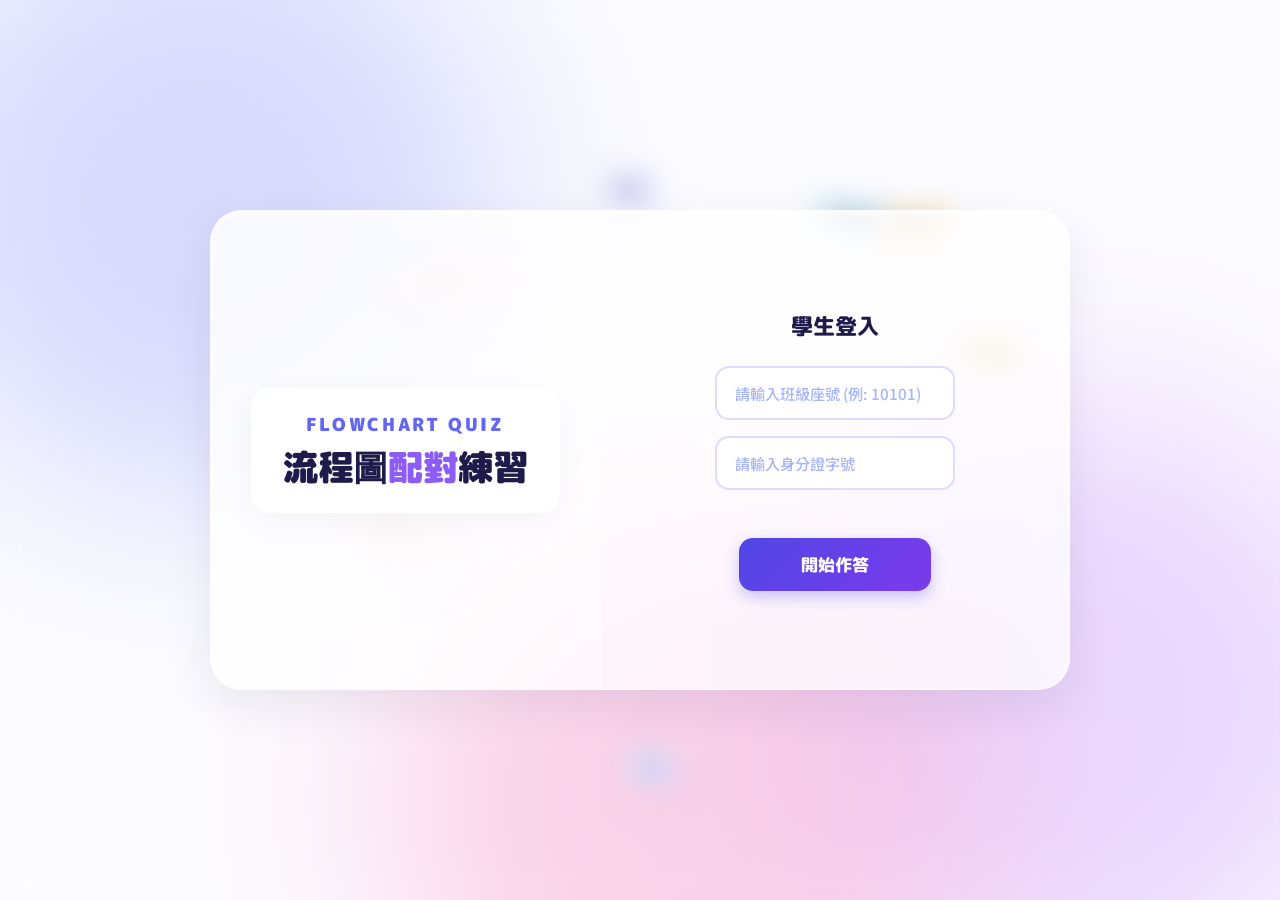
==== commit 1fe09fc5: "Change login to use Account (Class+Seat) and ID Number" ====
--- a/index.html
+++ b/index.html
@@ -24,8 +24,8 @@
       <div class="lp-right">
         <div class="lp-form-title">學生登入</div>
         <div class="lp-form">
-          <input type="text" id="loginId" class="lp-input" placeholder="請輸入座號 (例: 101)" autocomplete="off" />
-          <input type="password" id="loginPw" class="lp-input" placeholder="請輸入密碼" />
+          <input type="text" id="loginId" class="lp-input" placeholder="請輸入班級座號 (例: 10101)" autocomplete="off" />
+          <input type="password" id="loginPw" class="lp-input" placeholder="請輸入身分證字號" />
           <div class="lp-error" id="loginError"></div>
           <button class="lp-btn" id="btnLogin" onclick="doLogin()">開始作答</button>
         </div>
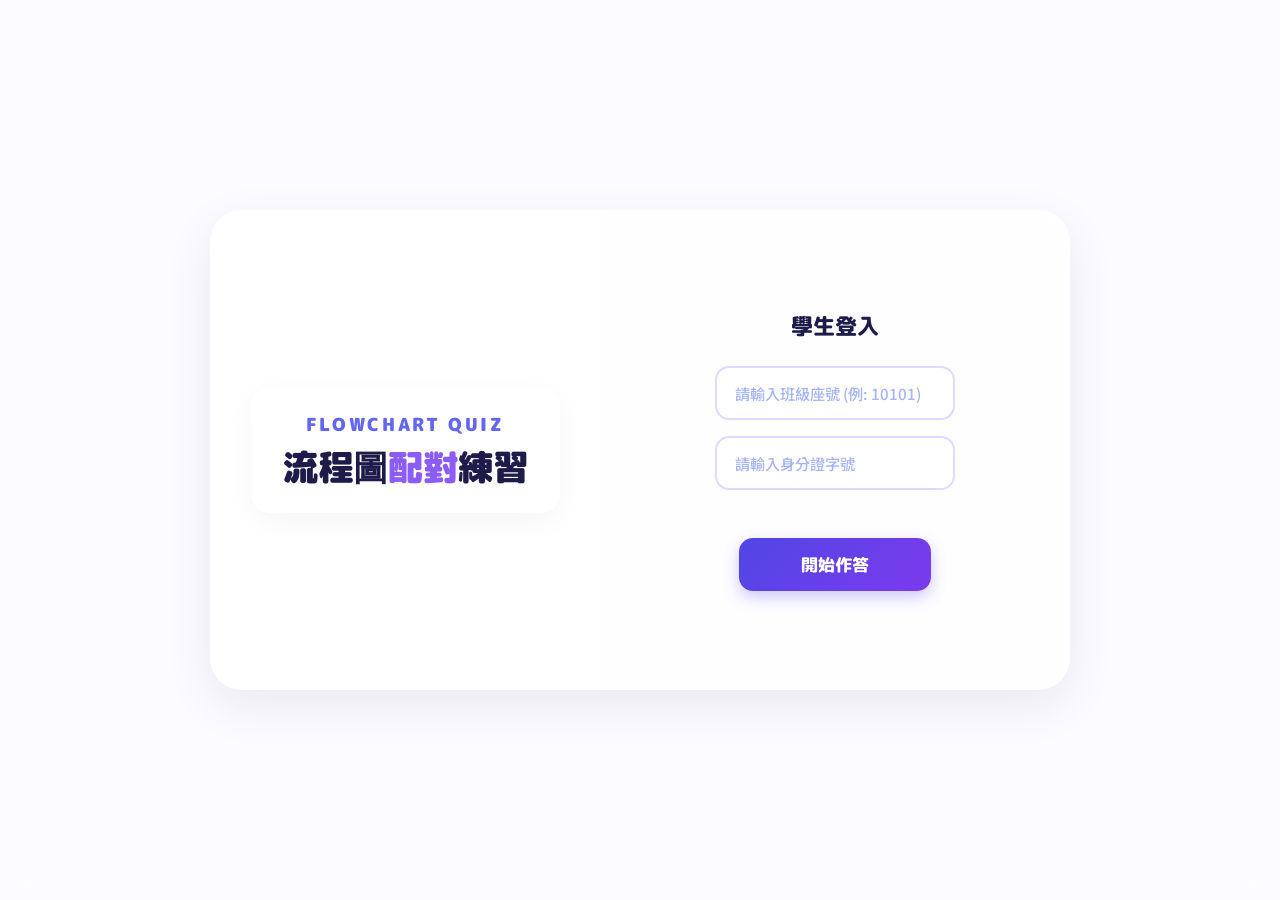
==== commit 0e5ec29f: "Fix student layout rendering to match teacher's absolute SVG coordinate routing" ====
--- a/index.html
+++ b/index.html
@@ -83,9 +83,10 @@
           <span style="font-size:0.62rem;color:#7c3aed;font-weight:700;letter-spacing:0;">拖曳左側積木至正確格子</span>
         </div>
         <div class="flow-area">
-          <div class="flow-col" id="flowCol">
-            <!-- Populated by JS -->
-          </div>
+            <div class="q-flow-area" id="flowCol" style="position: relative; min-height: 800px; overflow-y: auto;">
+              <svg id="canvasLines" width="100%" height="100%" style="position: absolute; top:0; left:0; pointer-events: none;"></svg>
+              <!-- JS 會將 Drop Zones 渲染在這裡 -->
+            </div>
         </div>
       </div>
 
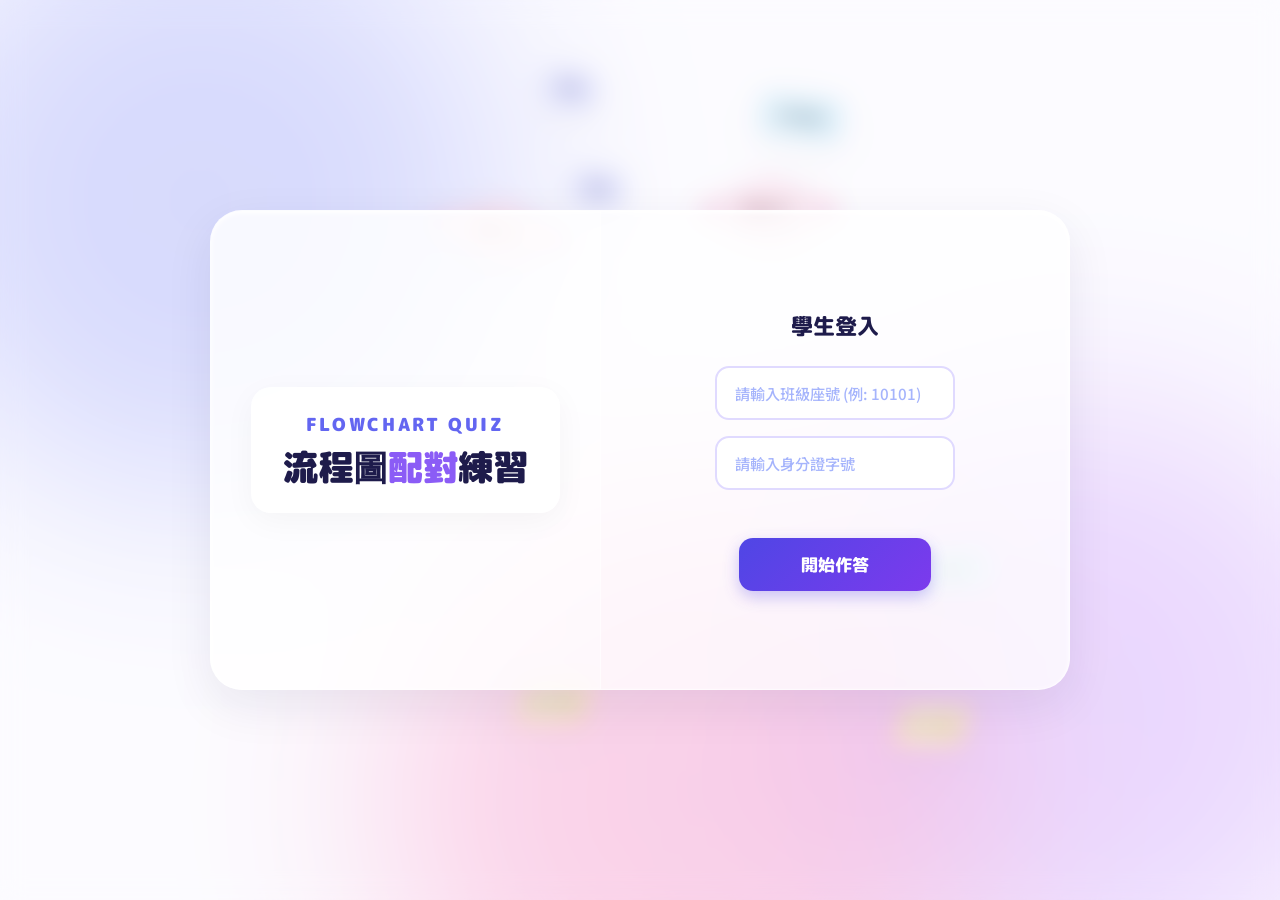
==== commit db055c6c: "Fix zero-width clipping bug on absolute layout container" ====
--- a/index.html
+++ b/index.html
@@ -83,7 +83,7 @@
           <span style="font-size:0.62rem;color:#7c3aed;font-weight:700;letter-spacing:0;">拖曳左側積木至正確格子</span>
         </div>
         <div class="flow-area">
-            <div class="q-flow-area" id="flowCol" style="position: relative; min-height: 800px; overflow-y: auto;">
+            <div class="q-flow-area" id="flowCol" style="position: relative; width: 100%; min-height: 800px; overflow-y: auto;">
               <svg id="canvasLines" width="100%" height="100%" style="position: absolute; top:0; left:0; pointer-events: none;"></svg>
               <!-- JS 會將 Drop Zones 渲染在這裡 -->
             </div>
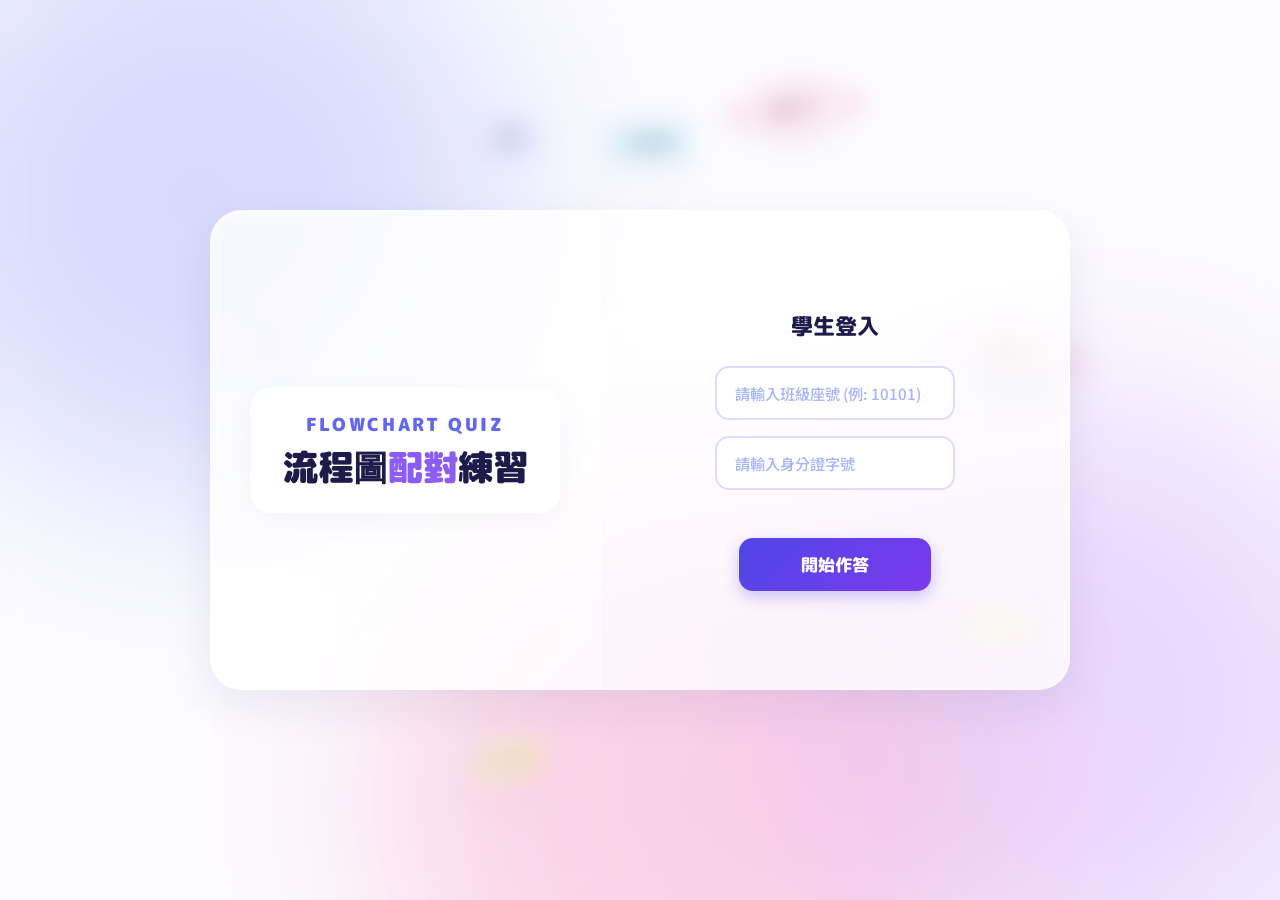
==== commit 042b95d6: "Update API URLs, UI features and generic drop zones" ====
--- a/index.html
+++ b/index.html
@@ -48,6 +48,7 @@
       <div class="tb-score">✅ <span id="tbScoreNum">0</span> / <span id="tbScoreTotal">0</span></div>
       <div class="tb-sep"></div>
       
+      <button class="btn" id="btnRestart" style="background:#fee2e2;color:#b91c1c;margin-right:8px;" onclick="restartQuiz()">🔄 重新作答</button>
       <button class="btn btn-ok" id="btnConfirm" onclick="confirmAnswer()" disabled>確認答案</button>
       <button class="btn btn-sub" id="btnSubmit" onclick="submitScore()">📤 提交成績</button>
       
--- a/css/style.css
+++ b/css/style.css
@@ -133,7 +133,7 @@
 .col-q { width: 22%; min-width: 240px; max-width: 400px; flex-shrink: 0; display: flex; flex-direction: column; background: #fff; border-right: 2px solid #ddd8f8; cursor: default; }
 .q-body { padding: 12px 14px; overflow-y: auto; flex: 1; }
 .q-title { font-family: 'M PLUS Rounded 1c', sans-serif; font-size: 1rem; font-weight: 900; color: #1e1b4b; margin-bottom: 10px; line-height: 1.3; }
-.q-desc { font-size: 0.8rem; color: #4b5563; line-height: 1.6; margin-bottom: 12px; }
+.q-desc { font-size: 0.85rem; color: #4b5563; line-height: 1.6; margin-bottom: 16px; background: #fdfde9; padding: 12px; border-radius: 8px; border-left: 4px solid #fde047; }
 .q-task-hd { font-family: 'M PLUS Rounded 1c', sans-serif; font-size: 0.72rem; font-weight: 800; color: #4f46e5; margin-bottom: 4px; }
 .q-tasks { padding-left: 14px; }
 .q-tasks li { font-size: 0.72rem; color: #374151; line-height: 1.9; }
@@ -227,5 +227,21 @@
 }
 @keyframes popIn { 0% { transform: scale(0.8); opacity: 0; } 100% { transform: scale(1); opacity: 1; } }
 
+/* 重新作答按鈕 */
+.btn-restart { background: #fee2e2; color: #b91c1c; }
+.btn-restart:hover { background: #fecaca; }
+
+/* 🟢 通用拖放區 (不提示形狀) */
+.dz-generic {
+  width: 150px; height: 44px; border-radius: 8px;
+  border: 2.5px dashed #a5b4fc; background: #f8fafc;
+  display: flex; align-items: center; justify-content: center;
+  font-size: 0.8rem; font-weight: 700; color: #a5b4fc;
+  transition: all 0.2s; cursor: cell;
+  box-shadow: inset 0 2px 4px rgba(0,0,0,0.02);
+}
+.dz-generic:hover { border-color: #818cf8; background: #eff6ff; color: #818cf8; transform: scale(1.02); }
+.dz-generic.dz-dragover { background: #e0e7ff; border-color: #4f46e5; color: #4f46e5; }
+
 /* Utils */
 .hidden { display: none !important; }
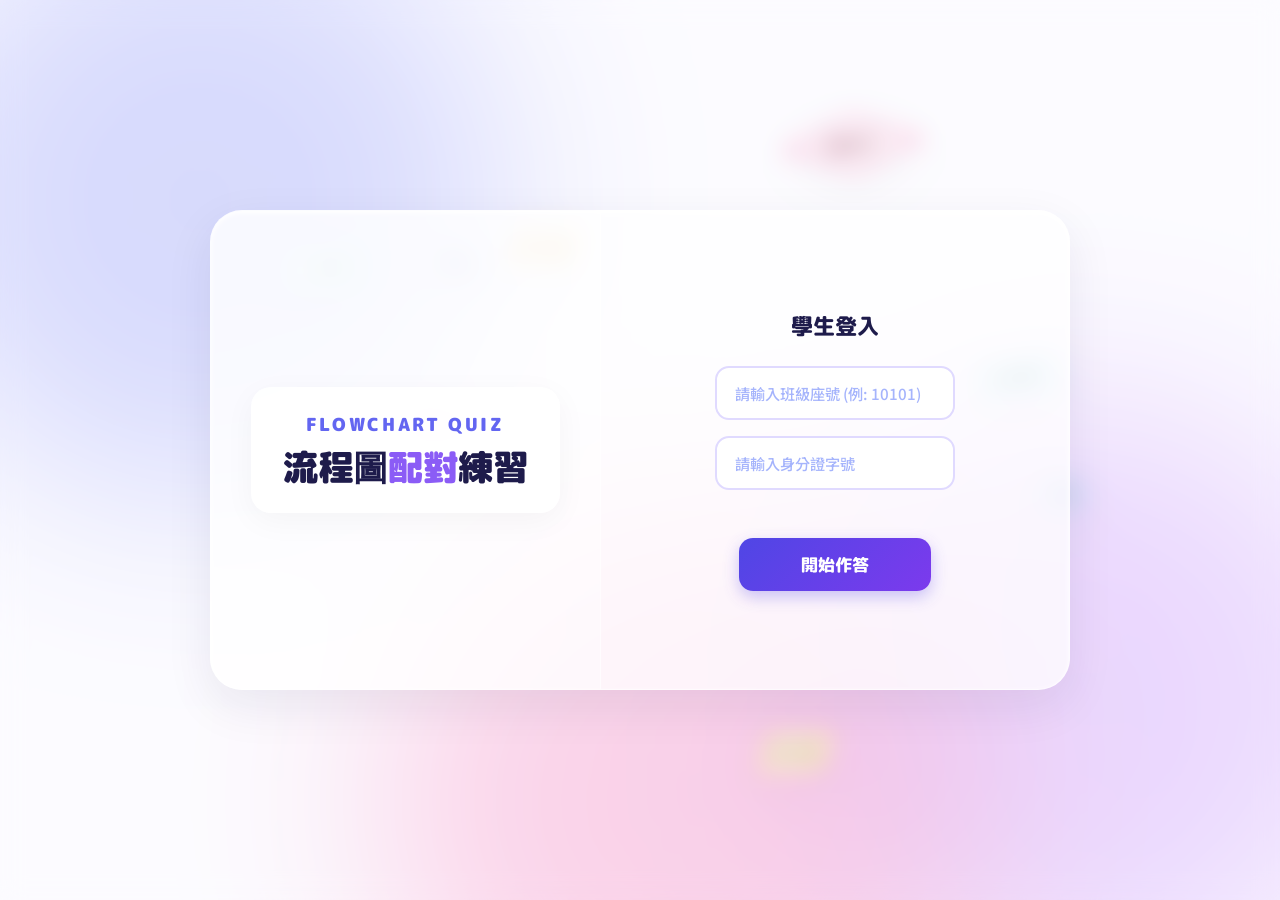
==== commit 7f769c27: "Fix confirm button display, separate buttons, update success page, add logout" ====
--- a/index.html
+++ b/index.html
@@ -48,11 +48,16 @@
       <div class="tb-score">✅ <span id="tbScoreNum">0</span> / <span id="tbScoreTotal">0</span></div>
       <div class="tb-sep"></div>
       
-      <button class="btn" id="btnRestart" style="background:#fee2e2;color:#b91c1c;margin-right:8px;" onclick="restartQuiz()">🔄 重新作答</button>
-      <button class="btn btn-ok" id="btnConfirm" onclick="confirmAnswer()" disabled>確認答案</button>
-      <button class="btn btn-sub" id="btnSubmit" onclick="submitScore()">📤 提交成績</button>
+      <div style="display:flex; gap:10px;">
+        <button class="btn" id="btnRestart" style="background:#fee2e2;color:#b91c1c;" onclick="restartQuiz()">🔄 重新作答</button>
+        <button class="btn btn-ok" id="btnConfirm" onclick="confirmAnswer()" disabled>確認答案</button>
+      </div>
       
-      <div class="tb-user" id="tbUser">尚未登入</div>
+      <div style="margin-left: auto; display: flex; align-items: center; gap: 10px;">
+        <button class="btn btn-sub" id="btnSubmit" onclick="submitScore()">📤 提交成績</button>
+        <div class="tb-user" id="tbUser">尚未登入</div>
+        <button class="btn" id="btnLogout" onclick="logout()" style="background: rgba(255,255,255,0.2); border: 1px solid rgba(255,255,255,0.4); color: #fff;">登出</button>
+      </div>
     </div>
 
     <!-- Body Layout -->
@@ -95,18 +100,18 @@
   </div>
 
   <!-- =========================================
-       3. SUBMIT SUCCESS MODAL
+       3. SUBMIT SUCCESS MODAL (FINAL SCREEN)
   ========================================== -->
-  <div id="submitModal">
-    <div class="modal-box">
-      <div style="font-size:3.5rem;margin-bottom:10px;">🎉</div>
-      <div style="font-family:'M PLUS Rounded 1c',sans-serif;font-size:1.4rem;font-weight:900;color:#4f46e5;margin-bottom:8px;">成績已送出！</div>
-      <div style="font-size:0.9rem;color:#4b5563;margin-bottom:20px;" id="submitMsg">
-        太棒了，<span id="modName">王小明</span>！<br>
-        你這次花費了 <span style="font-weight:800;color:#059669;" id="modTime">02:15</span>，<br>
-        答對了 <span style="font-weight:800;color:#059669;" id="modScore">2/7</span> 題。
+  <div id="submitModal" style="display:none; position:fixed; inset:0; background:#e8e5f5; z-index:9999; flex-direction:column; align-items:center; justify-content:center;">
+    <div class="modal-box" style="background:#fff; border-radius:24px; padding:40px 50px; text-align:center; box-shadow:0 10px 40px rgba(0,0,0,0.1);">
+      <div style="font-size:4.5rem;margin-bottom:15px;">🎉</div>
+      <div style="font-family:'M PLUS Rounded 1c',sans-serif;font-size:1.6rem;font-weight:900;color:#4f46e5;margin-bottom:12px;">恭喜你完成測驗！</div>
+      <div style="font-size:1rem;color:#4b5563;margin-bottom:30px;line-height:1.6;" id="submitMsg">
+        太棒了，<span id="modName" style="color:#111827;font-weight:800;">王小明</span>！<br>
+        你這次花費了 <span style="font-weight:900;color:#059669;" id="modTime">02:15</span><br>
+        總共答對了 <span style="font-weight:900;color:#059669;" id="modScore">2/7</span> 題。
       </div>
-      <button onclick="location.reload()" style="background:#f3f4f6;color:#374151;border:none;border-radius:12px;padding:10px 24px;font-size:0.85rem;font-weight:700;cursor:pointer;width:100%;">返回首頁</button>
+      <button onclick="location.reload()" style="background:#4f46e5;color:#fff;border:none;border-radius:99px;padding:12px 32px;font-size:1rem;font-weight:800;cursor:pointer;box-shadow:0 4px 12px rgba(79,70,229,0.3);transition:0.2s;">重新登入其他帳號</button>
     </div>
   </div>
 
--- a/css/style.css
+++ b/css/style.css
@@ -109,7 +109,7 @@
   border-radius: 14px; padding: 3px 12px;
   font-family: 'M PLUS Rounded 1c', sans-serif; font-size: 0.72rem; font-weight: 800; color: #fff;
 }
-.tb-user { background: #fff; border-radius: 14px; padding: 3px 12px; font-size: 0.68rem; font-weight: 700; color: #4f46e5; margin-left: auto; }
+.tb-user { background: #fff; border-radius: 14px; padding: 3px 12px; font-size: 0.68rem; font-weight: 700; color: #4f46e5; }
 .btn { border: none; border-radius: 9px; padding: 6px 16px; font-size: 0.76rem; font-weight: 800; font-family: 'M PLUS Rounded 1c', sans-serif; color: #fff; cursor: pointer; }
 .btn-ok { background: rgba(255,255,255,0.22); border: 1px solid rgba(255,255,255,0.4); }
 .btn-ok:hover:not(:disabled) { background: rgba(255,255,255,0.32); }
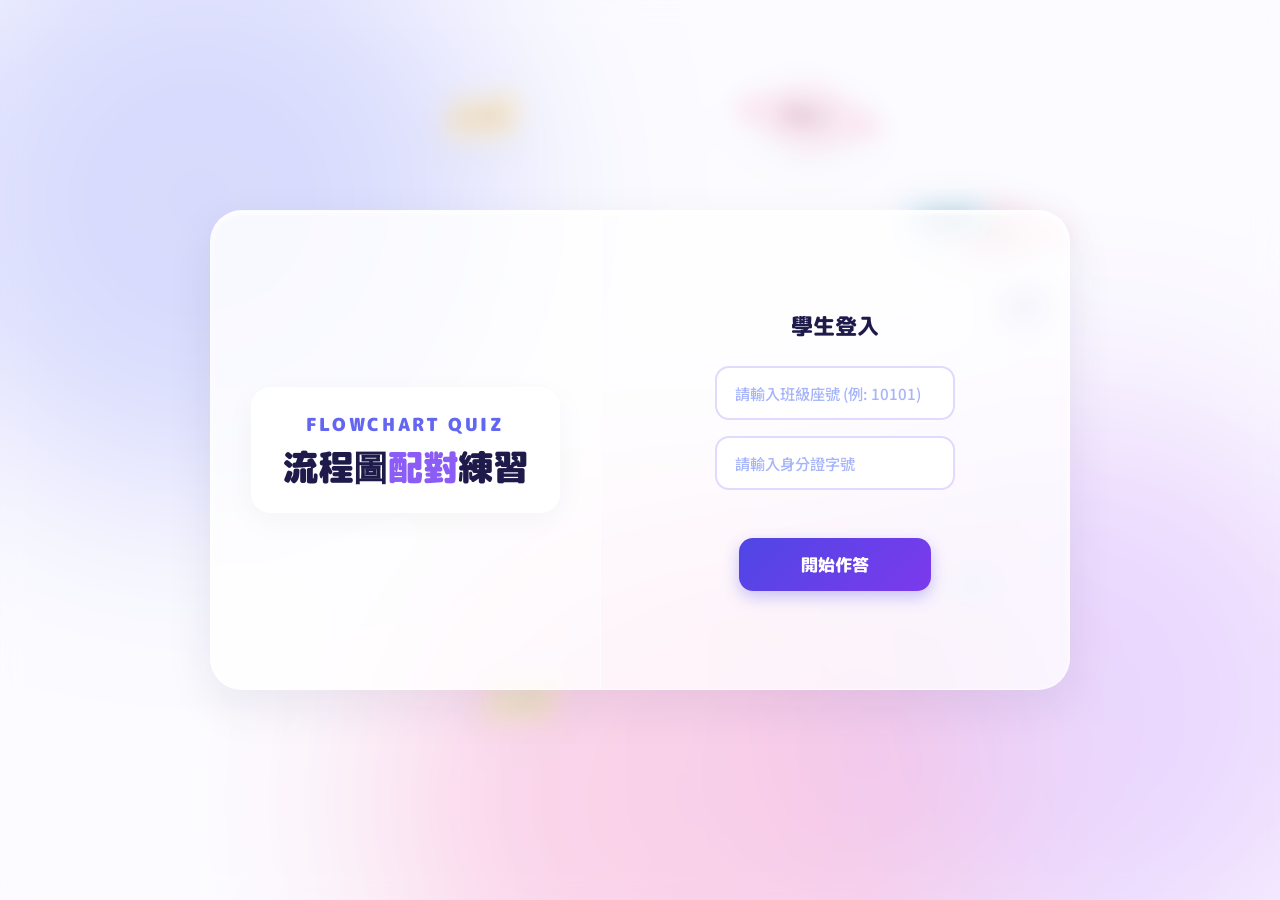
==== commit e9a49a86: "Trigger GitHub Pages rebuild" ====
--- a/index.html
+++ b/index.html
@@ -115,7 +115,7 @@
     </div>
   </div>
 
-  <!-- Load JS -->
   <script src="js/student.js"></script>
+  <!-- Force rebuild GitHub Pages -->
 </body>
 </html>
